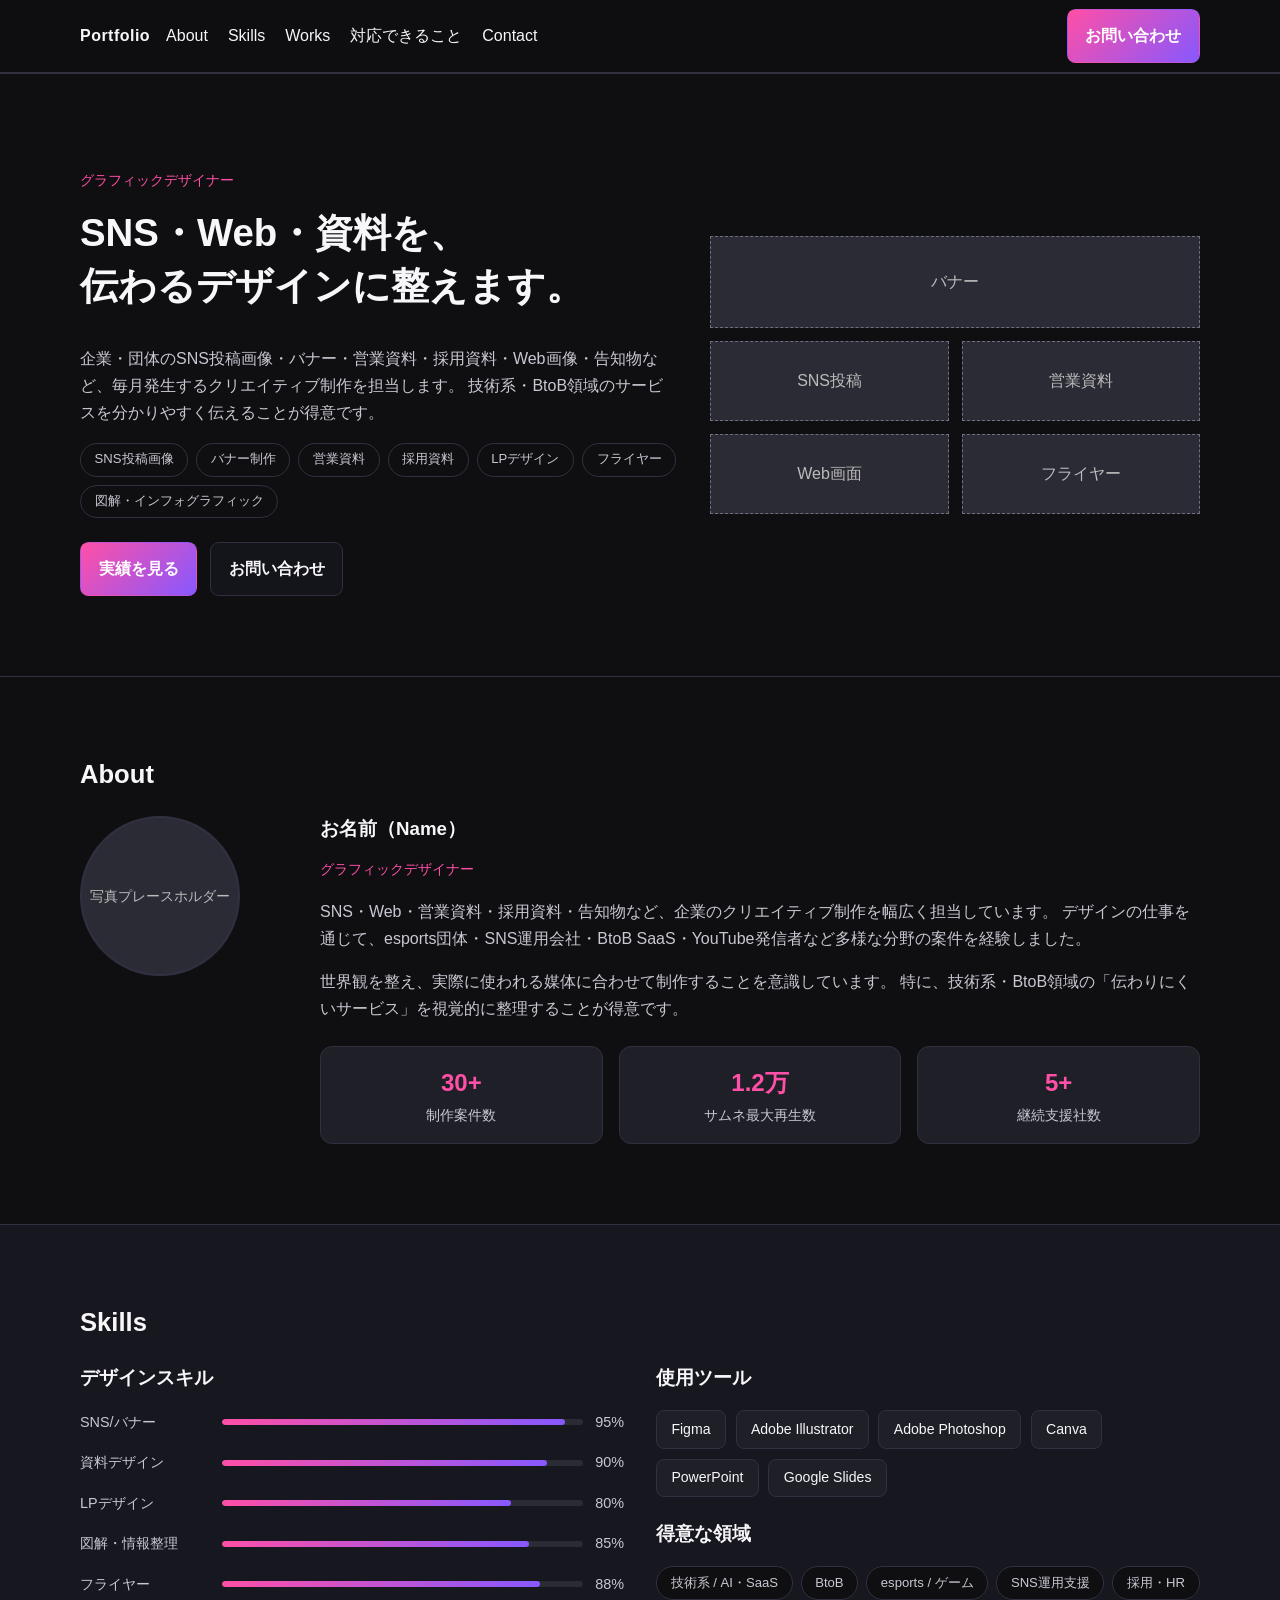
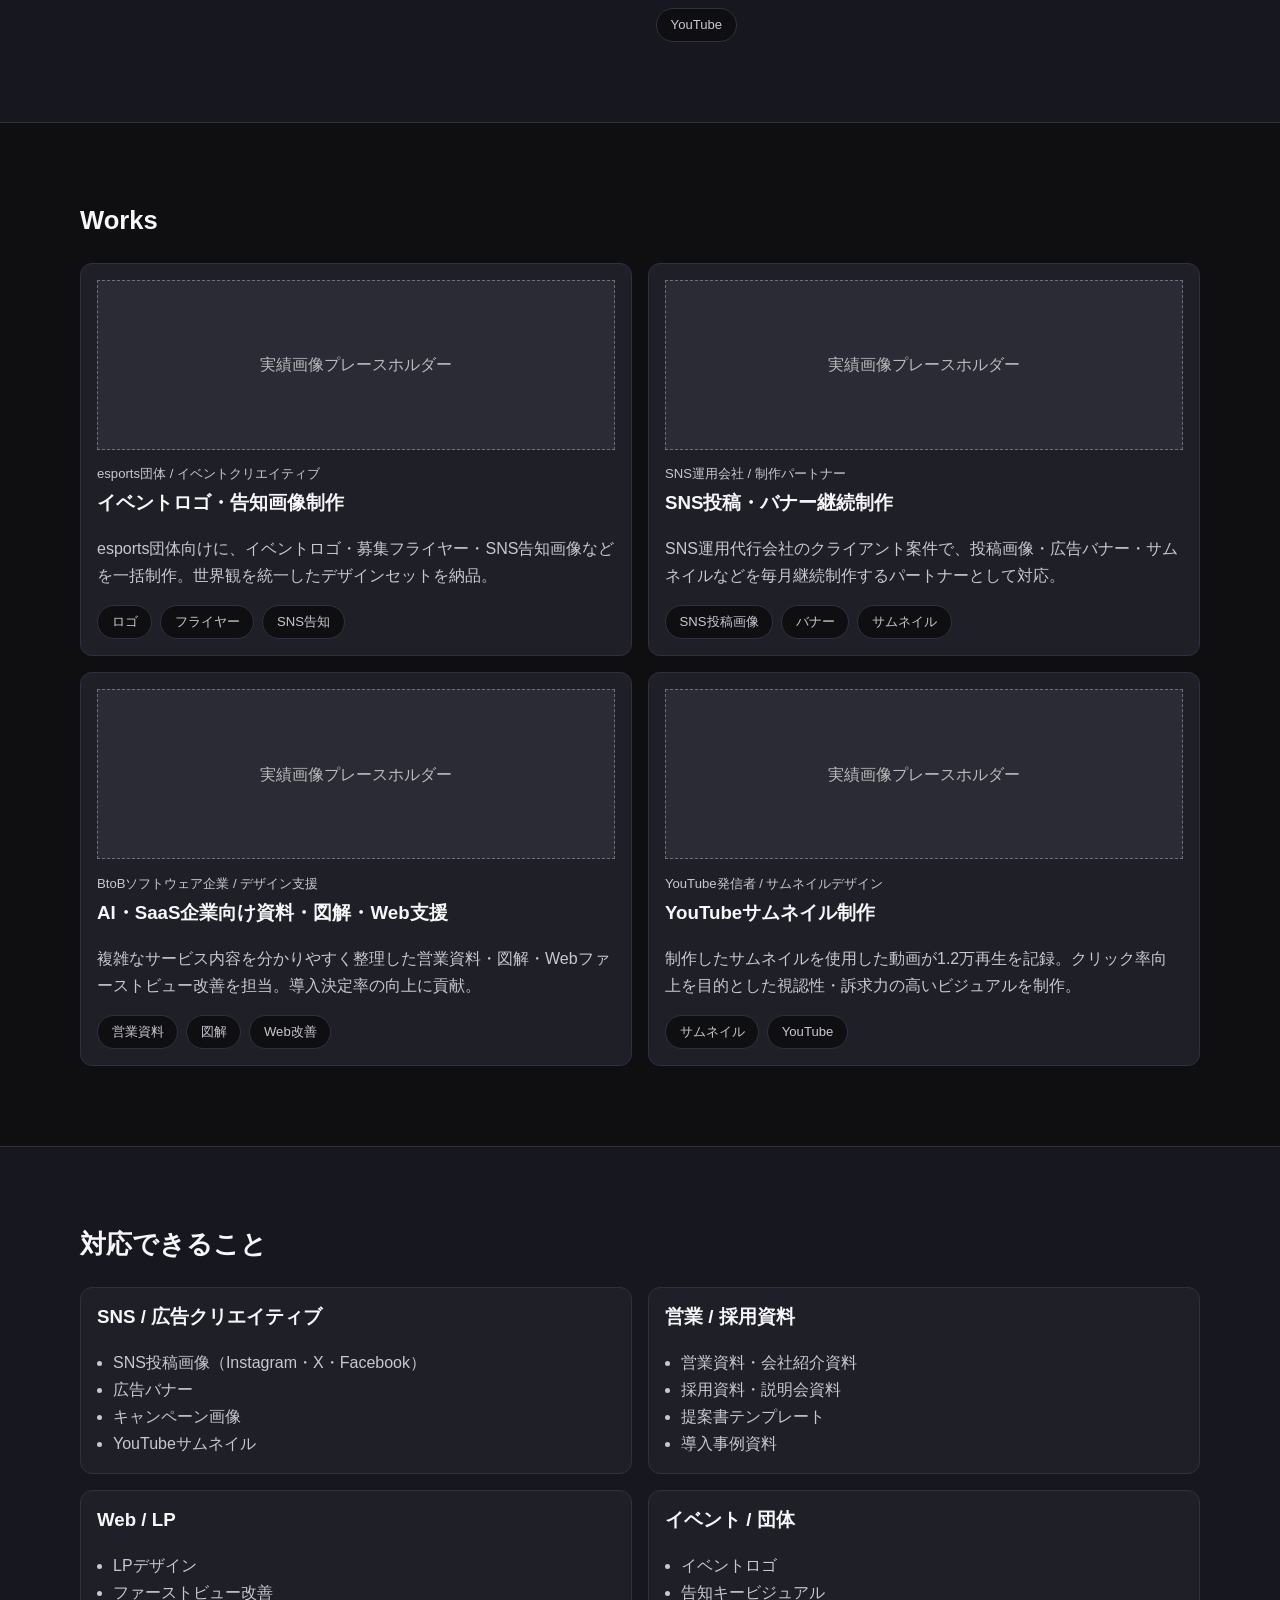
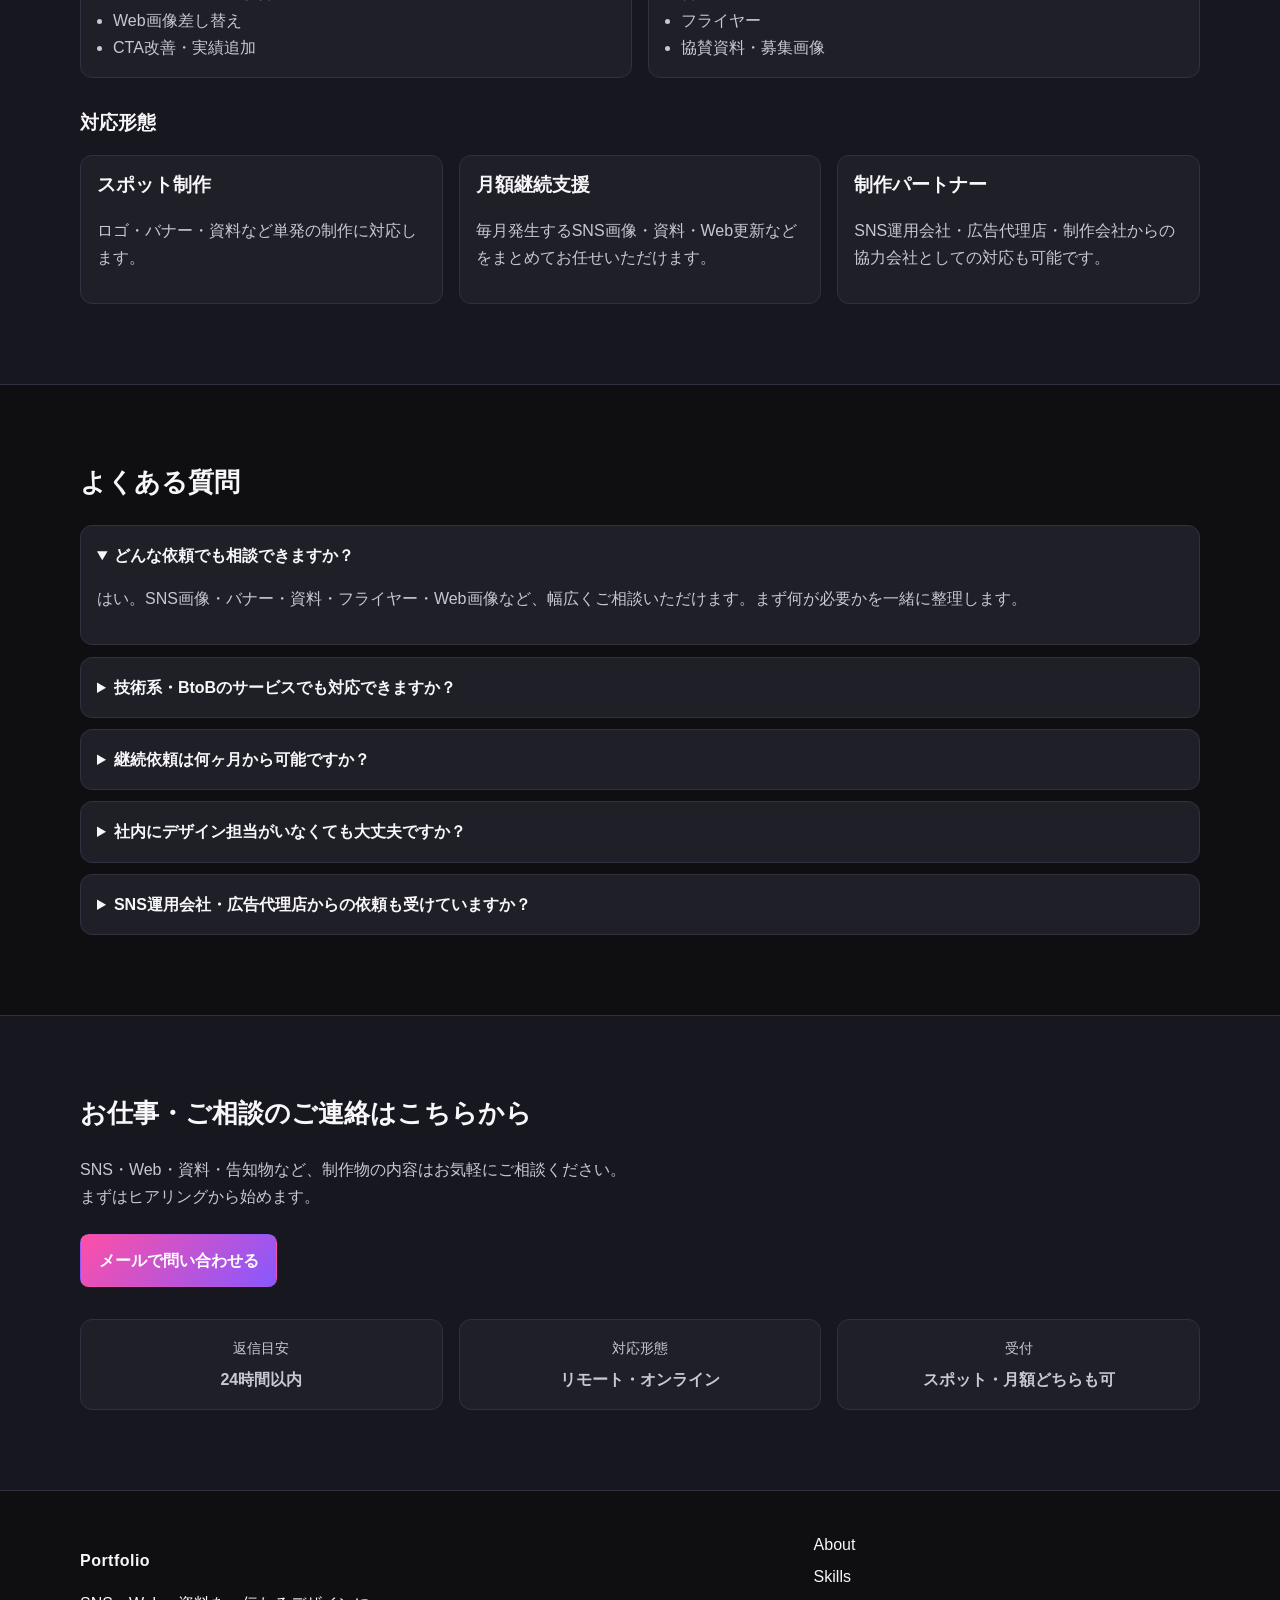
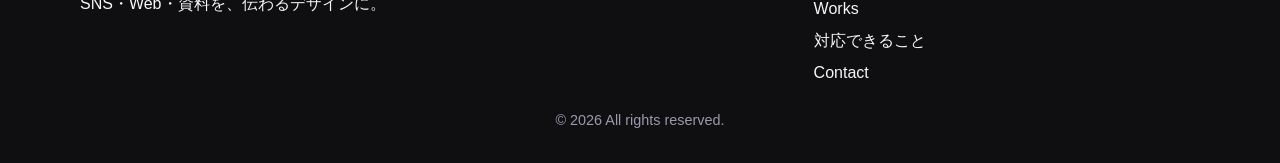
==== portfolio.html @ c85c7b82 "Add personal portfolio page for corporate outreach Same design system as index.html; covers About, S" ====
<!DOCTYPE html>
<html lang="ja">
  <head>
    <meta charset="UTF-8" />
    <meta name="viewport" content="width=device-width, initial-scale=1.0" />
    <title>Portfolio | グラフィックデザイナー</title>
    <meta
      name="description"
      content="SNS・Web・営業資料・採用資料・告知物など、企業のクリエイティブ制作を支援するデザイナーのポートフォリオです。"
    />
    <link rel="stylesheet" href="styles.css" />
    <style>
      .profile-grid { display: grid; grid-template-columns: 200px 1fr; gap: 2.5rem; align-items: start; }
      .avatar { width: 160px; height: 160px; border-radius: 50%; background: var(--placeholder); border: 2px solid var(--line); display: grid; place-items: center; color: #bbb; font-size: .85rem; }
      .tag-list { display: flex; flex-wrap: wrap; gap: .5rem; margin-top: .8rem; }
      .tag { background: var(--bg); border: 1px solid var(--line); border-radius: 2rem; padding: .3rem .85rem; font-size: .82rem; color: var(--muted); }
      .skill-bar-wrap { display: grid; gap: 1rem; }
      .skill-row { display: grid; grid-template-columns: 130px 1fr auto; align-items: center; gap: .75rem; font-size: .9rem; color: var(--muted); }
      .bar-bg { height: 6px; background: var(--placeholder); border-radius: 3px; overflow: hidden; }
      .bar-fill { height: 100%; border-radius: 3px; background: linear-gradient(90deg, var(--accent), var(--accent-sub)); }
      .tool-grid { display: flex; flex-wrap: wrap; gap: .6rem; margin-top: 1.2rem; }
      .tool-chip { background: var(--card); border: 1px solid var(--line); border-radius: .5rem; padding: .4rem .9rem; font-size: .88rem; }
      .work-meta { font-size: .82rem; color: #9a9aab; margin-bottom: .3rem; }
      @media (max-width: 760px) {
        .profile-grid { grid-template-columns: 1fr; }
        .skill-row { grid-template-columns: 110px 1fr auto; font-size: .85rem; }
      }
      @media (max-width: 480px) {
        .avatar { width: 120px; height: 120px; }
      }
    </style>
  </head>
  <body>
    <!-- Header -->
    <header class="site-header" id="top">
      <div class="container header-inner">
        <a href="#top" class="logo" aria-label="トップへ">Portfolio</a>

        <button class="menu-toggle" aria-controls="global-nav" aria-expanded="false" aria-label="メニューを開く">
          <span></span><span></span><span></span>
        </button>

        <nav id="global-nav" class="global-nav" aria-label="グローバルナビゲーション">
          <ul>
            <li><a href="#about">About</a></li>
            <li><a href="#skills">Skills</a></li>
            <li><a href="#works">Works</a></li>
            <li><a href="#service">対応できること</a></li>
            <li><a href="#contact">Contact</a></li>
          </ul>
        </nav>

        <a class="btn btn-primary btn-header" href="#contact">お問い合わせ</a>
      </div>
    </header>

    <main>
      <!-- Hero -->
      <section class="section hero" aria-labelledby="hero-title">
        <div class="container hero-grid">
          <div>
            <p class="eyebrow">グラフィックデザイナー</p>
            <h1 id="hero-title">SNS・Web・資料を、<br />伝わるデザインに整えます。</h1>
            <p class="lead">
              企業・団体のSNS投稿画像・バナー・営業資料・採用資料・Web画像・告知物など、毎月発生するクリエイティブ制作を担当します。
              技術系・BtoB領域のサービスを分かりやすく伝えることが得意です。
            </p>
            <div class="tag-list">
              <span class="tag">SNS投稿画像</span>
              <span class="tag">バナー制作</span>
              <span class="tag">営業資料</span>
              <span class="tag">採用資料</span>
              <span class="tag">LPデザイン</span>
              <span class="tag">フライヤー</span>
              <span class="tag">図解・インフォグラフィック</span>
            </div>
            <div class="cta-group">
              <a class="btn btn-primary" href="#works">実績を見る</a>
              <a class="btn btn-secondary" href="#contact">お問い合わせ</a>
            </div>
          </div>

          <div class="hero-visual" aria-label="制作物のプレースホルダー">
            <div class="placeholder tile">バナー</div>
            <div class="placeholder tile">SNS投稿</div>
            <div class="placeholder tile">営業資料</div>
            <div class="placeholder tile">Web画面</div>
            <div class="placeholder tile">フライヤー</div>
          </div>
        </div>
      </section>

      <!-- About -->
      <section class="section" id="about" aria-labelledby="about-title">
        <div class="container">
          <h2 id="about-title">About</h2>
          <div class="profile-grid">
            <div class="avatar">写真プレースホルダー</div>
            <div>
              <h3 style="margin-bottom:.4rem;">お名前（Name）</h3>
              <p class="eyebrow" style="margin-bottom:1rem;">グラフィックデザイナー</p>
              <p style="color:var(--muted);">
                SNS・Web・営業資料・採用資料・告知物など、企業のクリエイティブ制作を幅広く担当しています。
                デザインの仕事を通じて、esports団体・SNS運用会社・BtoB SaaS・YouTube発信者など多様な分野の案件を経験しました。
              </p>
              <p style="color:var(--muted);">
                世界観を整え、実際に使われる媒体に合わせて制作することを意識しています。
                特に、技術系・BtoB領域の「伝わりにくいサービス」を視覚的に整理することが得意です。
              </p>
              <div class="grid cols-3" style="margin-top:1.5rem;">
                <div class="card" style="text-align:center;">
                  <p style="color:var(--accent);font-size:1.5rem;font-weight:700;margin:0;">30+</p>
                  <p style="margin:0;font-size:.85rem;">制作案件数</p>
                </div>
                <div class="card" style="text-align:center;">
                  <p style="color:var(--accent);font-size:1.5rem;font-weight:700;margin:0;">1.2万</p>
                  <p style="margin:0;font-size:.85rem;">サムネ最大再生数</p>
                </div>
                <div class="card" style="text-align:center;">
                  <p style="color:var(--accent);font-size:1.5rem;font-weight:700;margin:0;">5+</p>
                  <p style="margin:0;font-size:.85rem;">継続支援社数</p>
                </div>
              </div>
            </div>
          </div>
        </div>
      </section>

      <!-- Skills -->
      <section class="section section-alt" id="skills" aria-labelledby="skills-title">
        <div class="container">
          <h2 id="skills-title">Skills</h2>
          <div class="grid cols-2" style="gap:2rem;">
            <div>
              <h3>デザインスキル</h3>
              <div class="skill-bar-wrap">
                <div class="skill-row">
                  <span>SNS/バナー</span>
                  <div class="bar-bg"><div class="bar-fill" style="width:95%;"></div></div>
                  <span>95%</span>
                </div>
                <div class="skill-row">
                  <span>資料デザイン</span>
                  <div class="bar-bg"><div class="bar-fill" style="width:90%;"></div></div>
                  <span>90%</span>
                </div>
                <div class="skill-row">
                  <span>LPデザイン</span>
                  <div class="bar-bg"><div class="bar-fill" style="width:80%;"></div></div>
                  <span>80%</span>
                </div>
                <div class="skill-row">
                  <span>図解・情報整理</span>
                  <div class="bar-bg"><div class="bar-fill" style="width:85%;"></div></div>
                  <span>85%</span>
                </div>
                <div class="skill-row">
                  <span>フライヤー</span>
                  <div class="bar-bg"><div class="bar-fill" style="width:88%;"></div></div>
                  <span>88%</span>
                </div>
              </div>
            </div>
            <div>
              <h3>使用ツール</h3>
              <div class="tool-grid">
                <span class="tool-chip">Figma</span>
                <span class="tool-chip">Adobe Illustrator</span>
                <span class="tool-chip">Adobe Photoshop</span>
                <span class="tool-chip">Canva</span>
                <span class="tool-chip">PowerPoint</span>
                <span class="tool-chip">Google Slides</span>
              </div>
              <div style="margin-top:1.5rem;">
                <h3>得意な領域</h3>
                <div class="tag-list">
                  <span class="tag">技術系 / AI・SaaS</span>
                  <span class="tag">BtoB</span>
                  <span class="tag">esports / ゲーム</span>
                  <span class="tag">SNS運用支援</span>
                  <span class="tag">採用・HR</span>
                  <span class="tag">YouTube</span>
                </div>
              </div>
            </div>
          </div>
        </div>
      </section>

      <!-- Works -->
      <section class="section" id="works" aria-labelledby="works-title">
        <div class="container">
          <h2 id="works-title">Works</h2>
          <div class="grid cols-2">
            <article class="card work-card">
              <div class="placeholder media">実績画像プレースホルダー</div>
              <p class="work-meta">esports団体 / イベントクリエイティブ</p>
              <h3>イベントロゴ・告知画像制作</h3>
              <p>esports団体向けに、イベントロゴ・募集フライヤー・SNS告知画像などを一括制作。世界観を統一したデザインセットを納品。</p>
              <div class="tag-list">
                <span class="tag">ロゴ</span>
                <span class="tag">フライヤー</span>
                <span class="tag">SNS告知</span>
              </div>
            </article>
            <article class="card work-card">
              <div class="placeholder media">実績画像プレースホルダー</div>
              <p class="work-meta">SNS運用会社 / 制作パートナー</p>
              <h3>SNS投稿・バナー継続制作</h3>
              <p>SNS運用代行会社のクライアント案件で、投稿画像・広告バナー・サムネイルなどを毎月継続制作するパートナーとして対応。</p>
              <div class="tag-list">
                <span class="tag">SNS投稿画像</span>
                <span class="tag">バナー</span>
                <span class="tag">サムネイル</span>
              </div>
            </article>
            <article class="card work-card">
              <div class="placeholder media">実績画像プレースホルダー</div>
              <p class="work-meta">BtoBソフトウェア企業 / デザイン支援</p>
              <h3>AI・SaaS企業向け資料・図解・Web支援</h3>
              <p>複雑なサービス内容を分かりやすく整理した営業資料・図解・Webファーストビュー改善を担当。導入決定率の向上に貢献。</p>
              <div class="tag-list">
                <span class="tag">営業資料</span>
                <span class="tag">図解</span>
                <span class="tag">Web改善</span>
              </div>
            </article>
            <article class="card work-card">
              <div class="placeholder media">実績画像プレースホルダー</div>
              <p class="work-meta">YouTube発信者 / サムネイルデザイン</p>
              <h3>YouTubeサムネイル制作</h3>
              <p>制作したサムネイルを使用した動画が1.2万再生を記録。クリック率向上を目的とした視認性・訴求力の高いビジュアルを制作。</p>
              <div class="tag-list">
                <span class="tag">サムネイル</span>
                <span class="tag">YouTube</span>
              </div>
            </article>
          </div>
        </div>
      </section>

      <!-- Service / 対応できること -->
      <section class="section section-alt" id="service" aria-labelledby="service-title">
        <div class="container">
          <h2 id="service-title">対応できること</h2>
          <div class="grid cols-2">
            <article class="card">
              <h3>SNS / 広告クリエイティブ</h3>
              <ul>
                <li>SNS投稿画像（Instagram・X・Facebook）</li>
                <li>広告バナー</li>
                <li>キャンペーン画像</li>
                <li>YouTubeサムネイル</li>
              </ul>
            </article>
            <article class="card">
              <h3>営業 / 採用資料</h3>
              <ul>
                <li>営業資料・会社紹介資料</li>
                <li>採用資料・説明会資料</li>
                <li>提案書テンプレート</li>
                <li>導入事例資料</li>
              </ul>
            </article>
            <article class="card">
              <h3>Web / LP</h3>
              <ul>
                <li>LPデザイン</li>
                <li>ファーストビュー改善</li>
                <li>Web画像差し替え</li>
                <li>CTA改善・実績追加</li>
              </ul>
            </article>
            <article class="card">
              <h3>イベント / 団体</h3>
              <ul>
                <li>イベントロゴ</li>
                <li>告知キービジュアル</li>
                <li>フライヤー</li>
                <li>協賛資料・募集画像</li>
              </ul>
            </article>
          </div>

          <div style="margin-top:2rem;">
            <h3>対応形態</h3>
            <div class="grid cols-3" style="margin-top:.8rem;">
              <article class="card">
                <h3>スポット制作</h3>
                <p>ロゴ・バナー・資料など単発の制作に対応します。</p>
              </article>
              <article class="card">
                <h3>月額継続支援</h3>
                <p>毎月発生するSNS画像・資料・Web更新などをまとめてお任せいただけます。</p>
              </article>
              <article class="card">
                <h3>制作パートナー</h3>
                <p>SNS運用会社・広告代理店・制作会社からの協力会社としての対応も可能です。</p>
              </article>
            </div>
          </div>
        </div>
      </section>

      <!-- FAQ -->
      <section class="section" aria-labelledby="faq-title">
        <div class="container">
          <h2 id="faq-title">よくある質問</h2>
          <div class="faq-list">
            <details class="card" open><summary>どんな依頼でも相談できますか？</summary><p>はい。SNS画像・バナー・資料・フライヤー・Web画像など、幅広くご相談いただけます。まず何が必要かを一緒に整理します。</p></details>
            <details class="card"><summary>技術系・BtoBのサービスでも対応できますか？</summary><p>はい。AI・ソフトウェア・業務改善サービスなど、伝わりにくいサービスの整理・図解化が得意です。</p></details>
            <details class="card"><summary>継続依頼は何ヶ月から可能ですか？</summary><p>まず1ヶ月から相談可能です。継続前提の場合は3ヶ月単位を推奨します。</p></details>
            <details class="card"><summary>社内にデザイン担当がいなくても大丈夫ですか？</summary><p>はい。目的の確認や必要な制作物の整理からサポートします。</p></details>
            <details class="card"><summary>SNS運用会社・広告代理店からの依頼も受けていますか？</summary><p>はい。クライアント案件の制作パートナーとしても対応可能です。守秘義務にも対応します。</p></details>
          </div>
        </div>
      </section>

      <!-- Contact -->
      <section class="section contact-cta section-alt" id="contact" aria-labelledby="contact-title">
        <div class="container">
          <h2 id="contact-title">お仕事・ご相談のご連絡はこちらから</h2>
          <p class="section-text">
            SNS・Web・資料・告知物など、制作物の内容はお気軽にご相談ください。<br />
            まずはヒアリングから始めます。
          </p>
          <div class="cta-group">
            <a class="btn btn-primary" id="mail-link-portfolio" href="#contact">メールで問い合わせる</a>
          </div>
          <div class="grid cols-3" style="margin-top:2rem;">
            <article class="card" style="text-align:center;">
              <p style="margin:0;font-size:.9rem;color:var(--muted);">返信目安</p>
              <p style="margin:.3rem 0 0;font-weight:600;">24時間以内</p>
            </article>
            <article class="card" style="text-align:center;">
              <p style="margin:0;font-size:.9rem;color:var(--muted);">対応形態</p>
              <p style="margin:.3rem 0 0;font-weight:600;">リモート・オンライン</p>
            </article>
            <article class="card" style="text-align:center;">
              <p style="margin:0;font-size:.9rem;color:var(--muted);">受付</p>
              <p style="margin:.3rem 0 0;font-weight:600;">スポット・月額どちらも可</p>
            </article>
          </div>
        </div>
      </section>
    </main>

    <footer class="site-footer">
      <div class="container footer-grid">
        <div>
          <p class="logo">Portfolio</p>
          <p>SNS・Web・資料を、伝わるデザインに。</p>
        </div>
        <nav aria-label="フッターナビゲーション">
          <ul>
            <li><a href="#about">About</a></li>
            <li><a href="#skills">Skills</a></li>
            <li><a href="#works">Works</a></li>
            <li><a href="#service">対応できること</a></li>
            <li><a href="#contact">Contact</a></li>
          </ul>
        </nav>
      </div>
      <p class="copyright">© 2026 All rights reserved.</p>
    </footer>

    <script src="script.js"></script>
    <script>
      const portfolioMailLink = document.getElementById('mail-link-portfolio');
      if (portfolioMailLink) {
        const u = 'seiyo.kentstyle';
        const d = 'gmail.com';
        portfolioMailLink.href = 'mailto:' + u + '@' + d;
      }
    </script>
  </body>
</html>
---- styles.css ----
:root {
  --bg: #0f0f12;
  --bg-alt: #17171f;
  --text: #f7f7fa;
  --muted: #c8c8d2;
  --line: #303041;
  --accent: #ff4fa6;
  --accent-sub: #8758ff;
  --placeholder: #2b2b36;
  --card: #1f1f28;
}

* { box-sizing: border-box; }
html { -webkit-text-size-adjust: 100%; }
body {
  margin: 0;
  font-family: "Noto Sans JP", "Hiragino Kaku Gothic ProN", sans-serif;
  background: var(--bg);
  color: var(--text);
  line-height: 1.7;
  overflow-x: hidden;
}
img { max-width: 100%; height: auto; }
a { color: inherit; text-decoration: none; }
.container { width: min(1120px, 92%); margin: 0 auto; }
.section { padding: 5rem 0; border-top: 1px solid var(--line); }
.section-alt { background: var(--bg-alt); }
h1, h2, h3 { line-height: 1.4; margin-top: 0; overflow-wrap: break-word; }
h1 { font-size: clamp(1.6rem, 5vw, 2.4rem); }
h2 { margin-bottom: 1.5rem; font-size: clamp(1.5rem, 2vw, 2rem); }
.section-text, .lead { color: var(--muted); max-width: 70ch; }

.site-header { position: sticky; top: 0; background: rgba(15,15,18,.95); border-bottom: 1px solid var(--line); z-index: 20; }
.header-inner { display: flex; align-items: center; gap: 1rem; min-height: 72px; }
.logo { font-weight: 700; letter-spacing: .03em; }
.global-nav ul { display: flex; list-style: none; gap: 1.25rem; margin: 0; padding: 0; }
.btn { display: inline-block; padding: .75rem 1.1rem; border: 1px solid transparent; border-radius: .55rem; font-weight: 600; }
.btn-primary { background: linear-gradient(135deg, var(--accent), var(--accent-sub)); color: #fff; }
.btn-secondary { border-color: var(--line); background: #14141b; }
.btn-header { margin-left: auto; }

.hero-grid { display: grid; grid-template-columns: 1.1fr .9fr; gap: 2rem; align-items: center; }
.eyebrow { color: var(--accent); font-size: .9rem; margin-bottom: .8rem; }
.cta-group { display: flex; gap: .8rem; flex-wrap: wrap; margin-top: 1.5rem; }

.hero-visual { display: grid; grid-template-columns: repeat(2,1fr); gap: .8rem; }
.placeholder { border: 1px dashed #6f6f82; background: var(--placeholder); color: #bbb; text-align: center; }
.tile { min-height: 80px; display: grid; place-items: center; }
.tile:first-child { grid-column: 1 / -1; min-height: 92px; }

.grid { display: grid; gap: 1rem; }
.cols-2 { grid-template-columns: repeat(2, 1fr); }
.cols-3 { grid-template-columns: repeat(3, 1fr); }
.card { background: var(--card); border: 1px solid var(--line); border-radius: .75rem; padding: 1rem; }
.card p, .card li { color: var(--muted); }
.card ul { margin: .6rem 0 0; padding-left: 1rem; }
.media { min-height: 170px; display: grid; place-items: center; margin-bottom: .8rem; }
.price { color: var(--accent); font-weight: 700; }
.featured { outline: 2px solid rgba(255,79,166,.5); }
.flow-list { list-style: none; padding: 0; display: grid; grid-template-columns: repeat(4, 1fr); gap: 1rem; }
.faq-list { display: grid; gap: .7rem; }
summary { cursor: pointer; font-weight: 600; }
.site-footer { border-top: 1px solid var(--line); padding: 2.5rem 0 1rem; }
.footer-grid { display: grid; grid-template-columns: 1.3fr .7fr; gap: 1rem; }
.site-footer ul { list-style: none; margin: 0; padding: 0; display: grid; gap: .3rem; }
.copyright { text-align: center; color: #9a9aab; margin-top: 1.4rem; font-size: .9rem; }

.menu-toggle {
  display: none; background: transparent; border: 1px solid var(--line);
  border-radius: .5rem; width: 44px; height: 44px; padding: .5rem;
}
.menu-toggle span { display: block; width: 100%; height: 2px; background: #fff; margin: 5px 0; }

@media (max-width: 960px) {
  .cols-3 { grid-template-columns: repeat(2, 1fr); }
  .flow-list { grid-template-columns: repeat(2, 1fr); }
  .hero-grid { grid-template-columns: 1fr; }
}

@media (max-width: 760px) {
  .section { padding: 3.5rem 0; }
  .cols-2, .cols-3, .flow-list, .footer-grid { grid-template-columns: 1fr; }
  .menu-toggle { display: block; margin-left: auto; }
  .btn-header { display: none; }
  .global-nav {
    position: absolute; top: 72px; left: 0; right: 0;
    background: #13131a; border-bottom: 1px solid var(--line);
    display: none;
  }
  .global-nav ul { flex-direction: column; padding: 1rem 4%; }
  .global-nav.open { display: block; }
}

@media (max-width: 480px) {
  .section { padding: 2.75rem 0; }
  .cta-group { flex-direction: column; align-items: stretch; }
  .cta-group .btn { text-align: center; }
  .hero-visual { grid-template-columns: 1fr; }
  .tile:first-child { min-height: 80px; }
  .media { min-height: 130px; }
  .container { width: 90%; }
  .price { font-size: .95rem; }
}
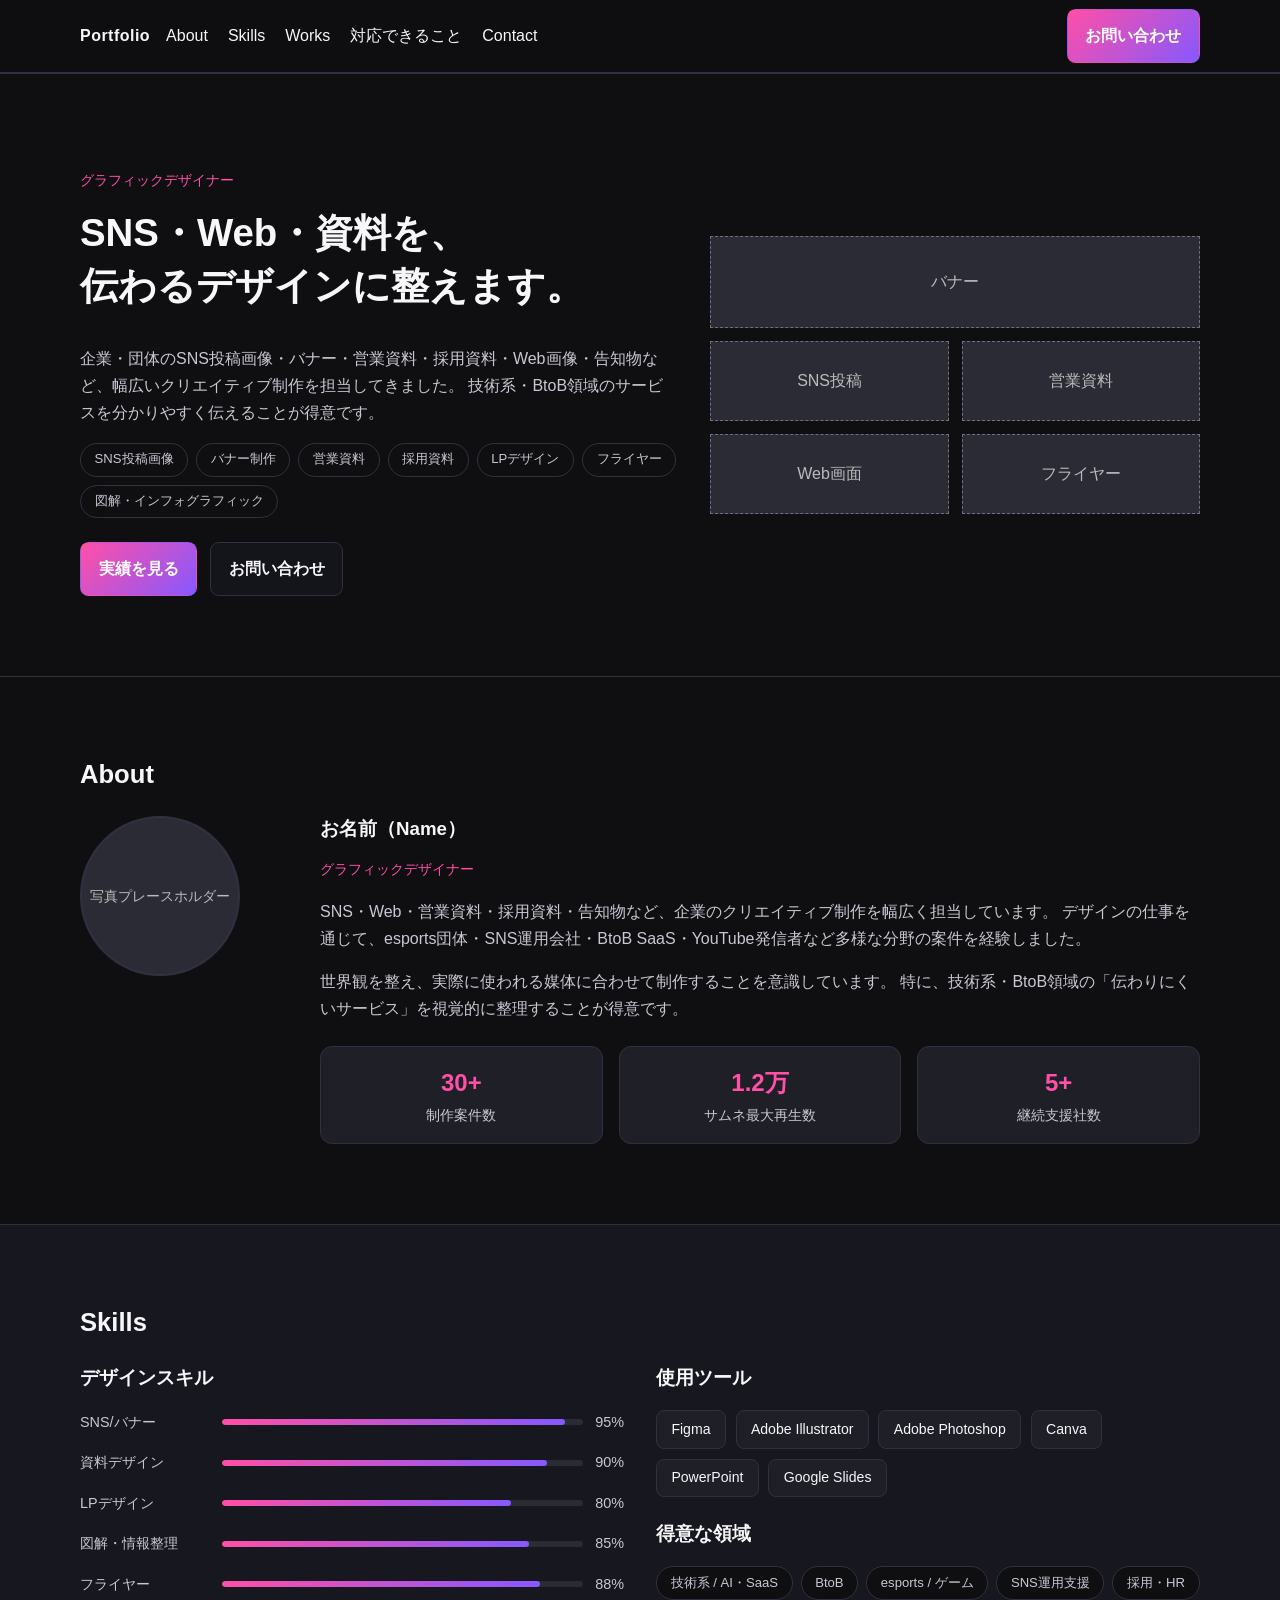
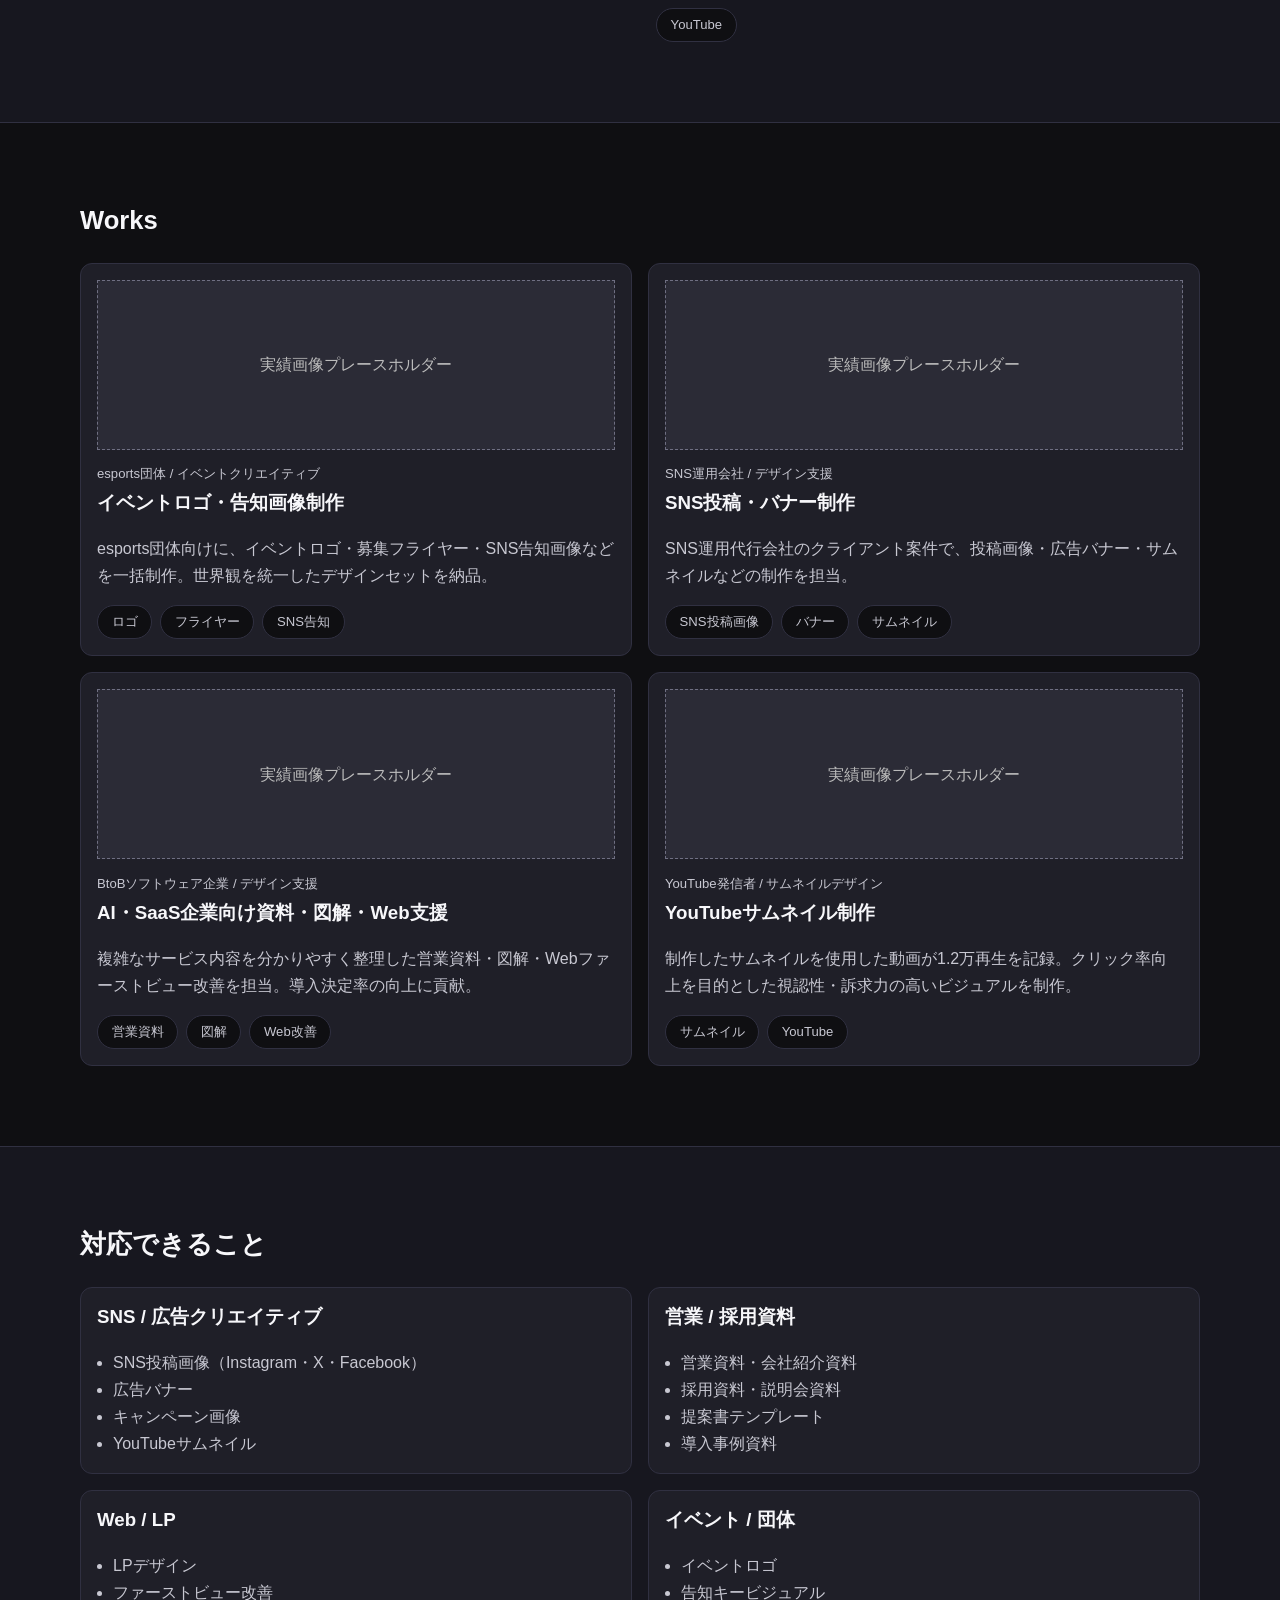
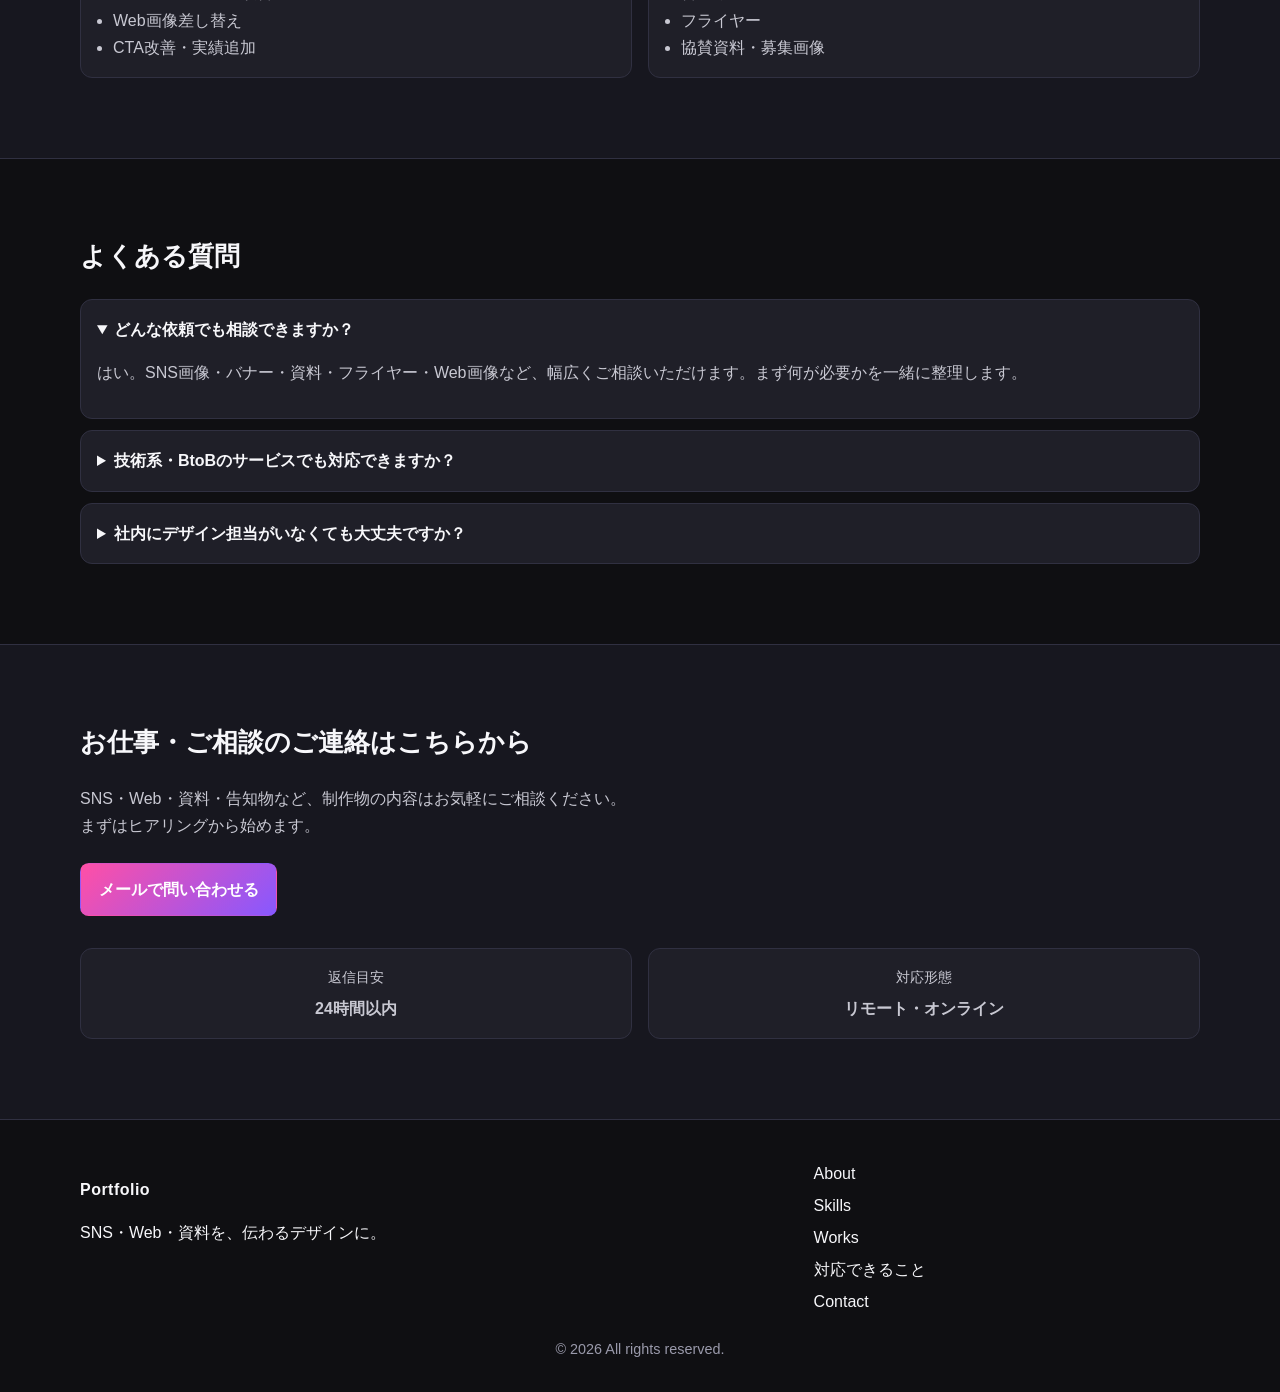
==== commit a2448341: "Remove freelance-oriented content from portfolio for job hunting - Remove monthly plan / production " ====
--- a/portfolio.html
+++ b/portfolio.html
@@ -62,7 +62,7 @@
             <p class="eyebrow">グラフィックデザイナー</p>
             <h1 id="hero-title">SNS・Web・資料を、<br />伝わるデザインに整えます。</h1>
             <p class="lead">
-              企業・団体のSNS投稿画像・バナー・営業資料・採用資料・Web画像・告知物など、毎月発生するクリエイティブ制作を担当します。
+              企業・団体のSNS投稿画像・バナー・営業資料・採用資料・Web画像・告知物など、幅広いクリエイティブ制作を担当してきました。
               技術系・BtoB領域のサービスを分かりやすく伝えることが得意です。
             </p>
             <div class="tag-list">
@@ -205,9 +205,9 @@
             </article>
             <article class="card work-card">
               <div class="placeholder media">実績画像プレースホルダー</div>
-              <p class="work-meta">SNS運用会社 / 制作パートナー</p>
-              <h3>SNS投稿・バナー継続制作</h3>
-              <p>SNS運用代行会社のクライアント案件で、投稿画像・広告バナー・サムネイルなどを毎月継続制作するパートナーとして対応。</p>
+              <p class="work-meta">SNS運用会社 / デザイン支援</p>
+              <h3>SNS投稿・バナー制作</h3>
+              <p>SNS運用代行会社のクライアント案件で、投稿画像・広告バナー・サムネイルなどの制作を担当。</p>
               <div class="tag-list">
                 <span class="tag">SNS投稿画像</span>
                 <span class="tag">バナー</span>
@@ -282,23 +282,6 @@
             </article>
           </div>
 
-          <div style="margin-top:2rem;">
-            <h3>対応形態</h3>
-            <div class="grid cols-3" style="margin-top:.8rem;">
-              <article class="card">
-                <h3>スポット制作</h3>
-                <p>ロゴ・バナー・資料など単発の制作に対応します。</p>
-              </article>
-              <article class="card">
-                <h3>月額継続支援</h3>
-                <p>毎月発生するSNS画像・資料・Web更新などをまとめてお任せいただけます。</p>
-              </article>
-              <article class="card">
-                <h3>制作パートナー</h3>
-                <p>SNS運用会社・広告代理店・制作会社からの協力会社としての対応も可能です。</p>
-              </article>
-            </div>
-          </div>
         </div>
       </section>
 
@@ -309,9 +292,7 @@
           <div class="faq-list">
             <details class="card" open><summary>どんな依頼でも相談できますか？</summary><p>はい。SNS画像・バナー・資料・フライヤー・Web画像など、幅広くご相談いただけます。まず何が必要かを一緒に整理します。</p></details>
             <details class="card"><summary>技術系・BtoBのサービスでも対応できますか？</summary><p>はい。AI・ソフトウェア・業務改善サービスなど、伝わりにくいサービスの整理・図解化が得意です。</p></details>
-            <details class="card"><summary>継続依頼は何ヶ月から可能ですか？</summary><p>まず1ヶ月から相談可能です。継続前提の場合は3ヶ月単位を推奨します。</p></details>
             <details class="card"><summary>社内にデザイン担当がいなくても大丈夫ですか？</summary><p>はい。目的の確認や必要な制作物の整理からサポートします。</p></details>
-            <details class="card"><summary>SNS運用会社・広告代理店からの依頼も受けていますか？</summary><p>はい。クライアント案件の制作パートナーとしても対応可能です。守秘義務にも対応します。</p></details>
           </div>
         </div>
       </section>
@@ -327,7 +308,7 @@
           <div class="cta-group">
             <a class="btn btn-primary" id="mail-link-portfolio" href="#contact">メールで問い合わせる</a>
           </div>
-          <div class="grid cols-3" style="margin-top:2rem;">
+          <div class="grid cols-2" style="margin-top:2rem;">
             <article class="card" style="text-align:center;">
               <p style="margin:0;font-size:.9rem;color:var(--muted);">返信目安</p>
               <p style="margin:.3rem 0 0;font-weight:600;">24時間以内</p>
@@ -335,10 +316,6 @@
             <article class="card" style="text-align:center;">
               <p style="margin:0;font-size:.9rem;color:var(--muted);">対応形態</p>
               <p style="margin:.3rem 0 0;font-weight:600;">リモート・オンライン</p>
-            </article>
-            <article class="card" style="text-align:center;">
-              <p style="margin:0;font-size:.9rem;color:var(--muted);">受付</p>
-              <p style="margin:.3rem 0 0;font-weight:600;">スポット・月額どちらも可</p>
             </article>
           </div>
         </div>
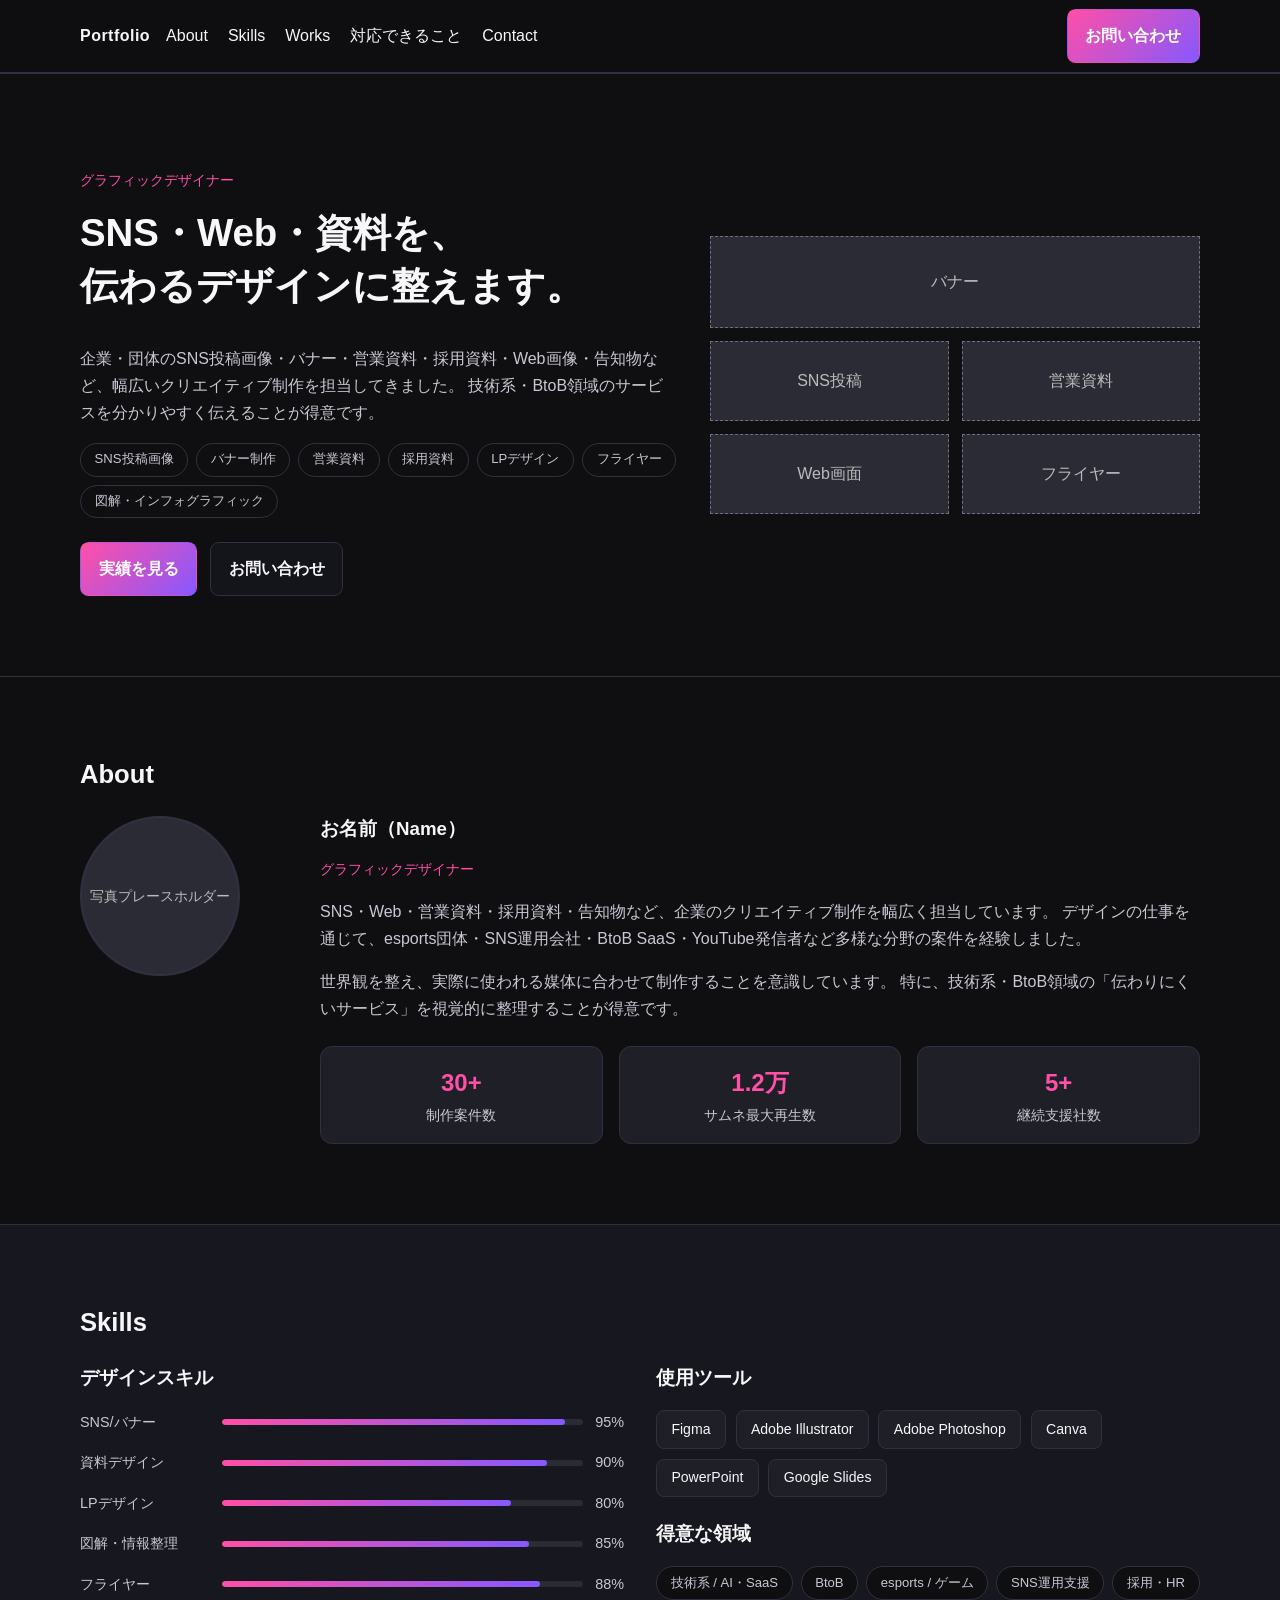
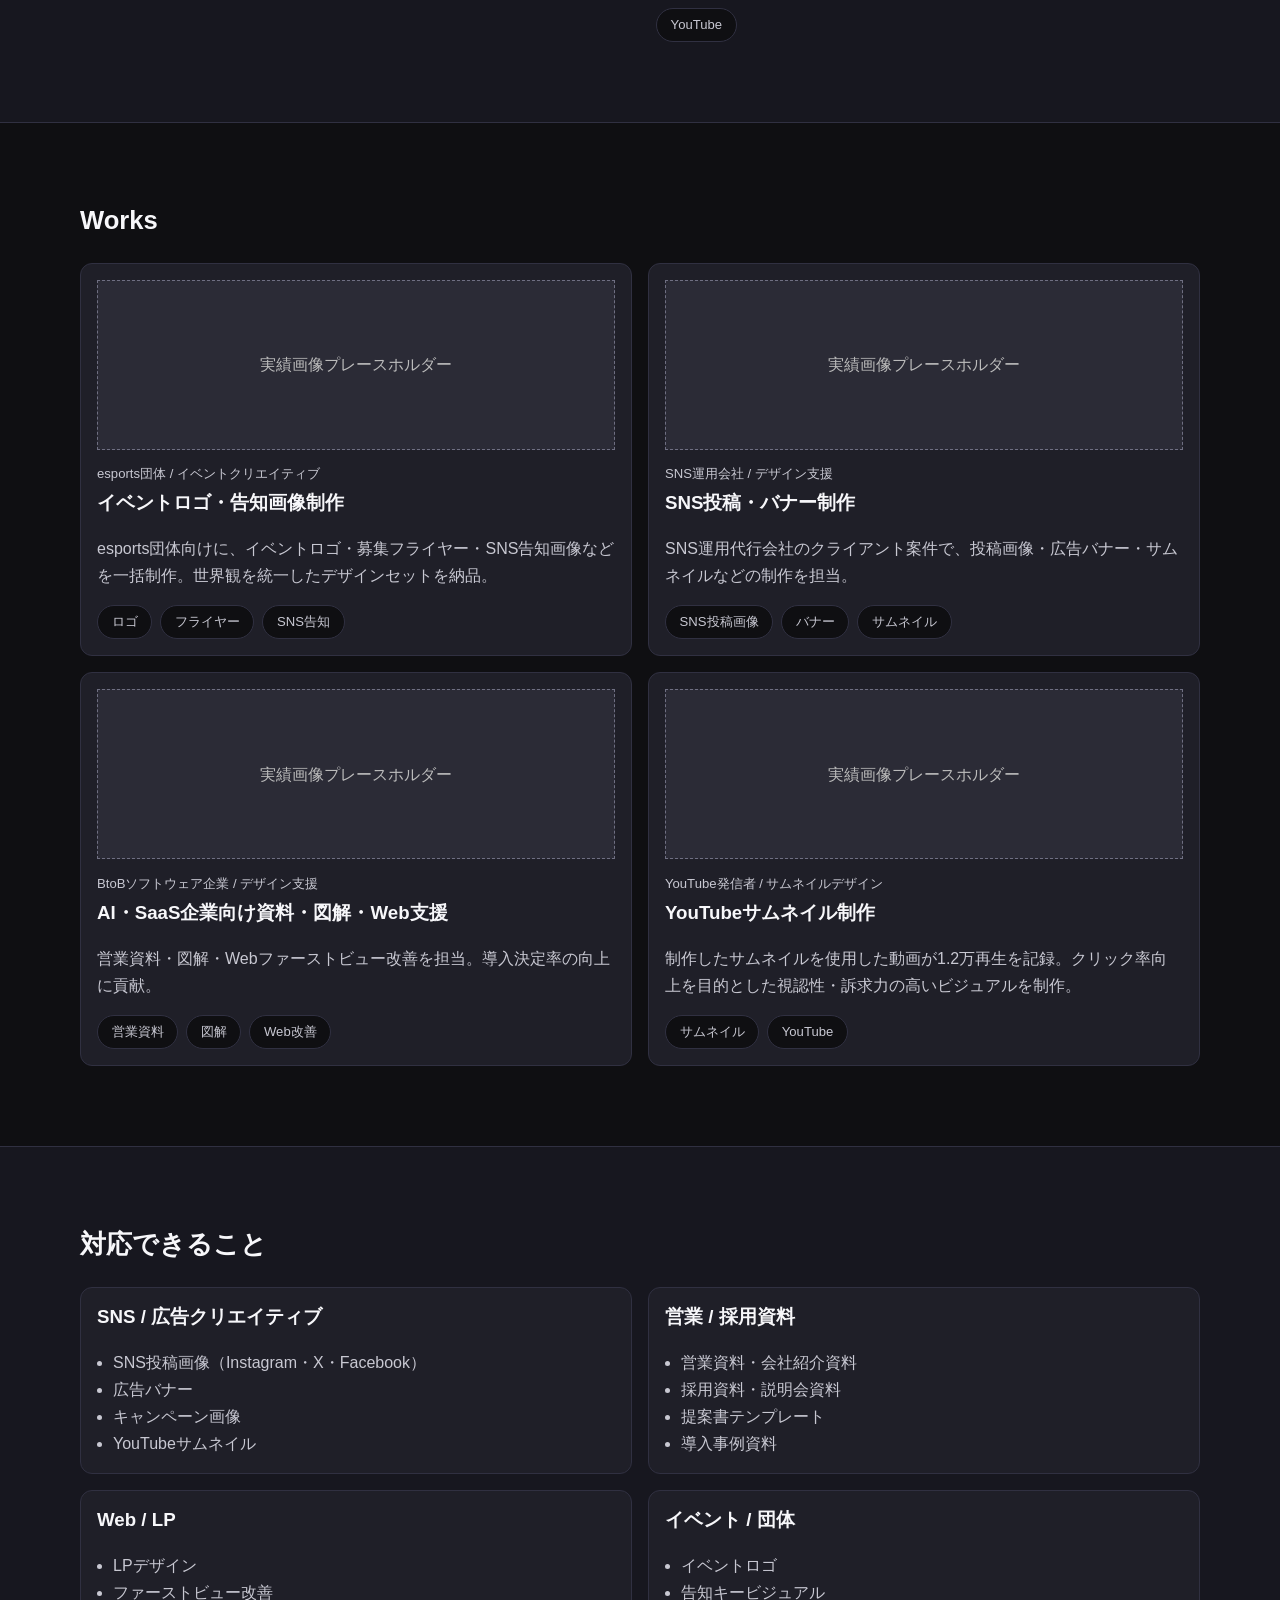
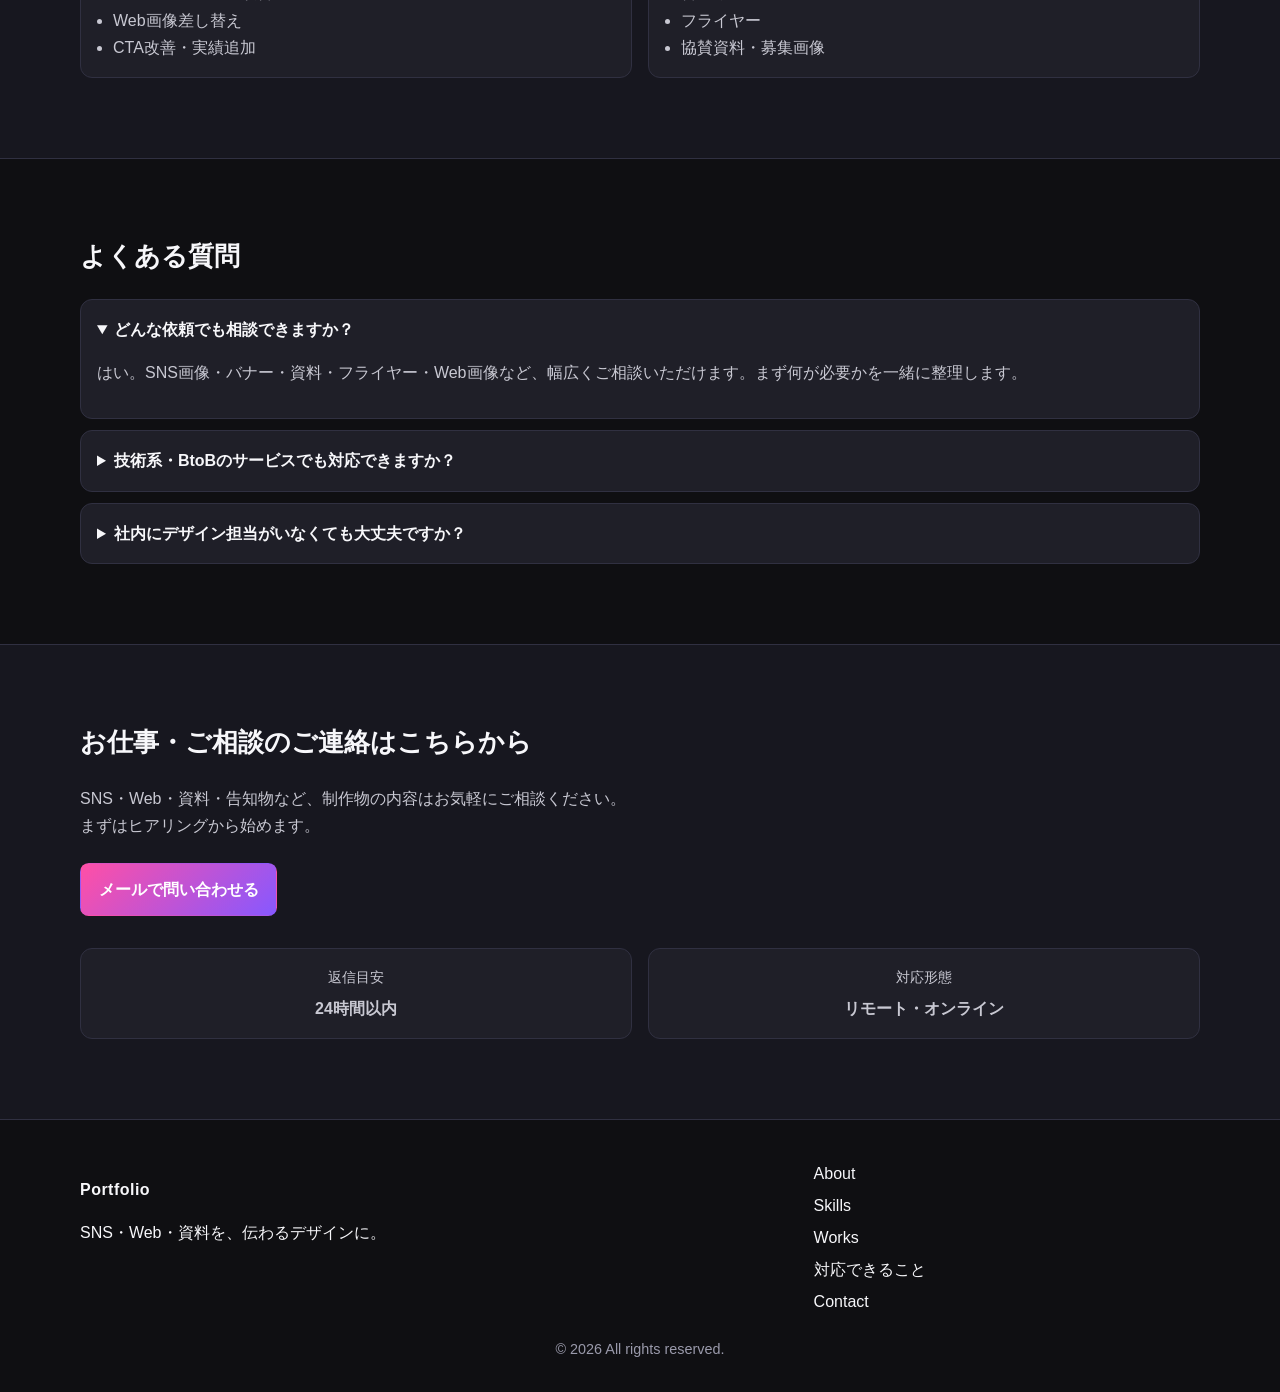
==== commit 2abd8df5: "Remove redundant phrase from BtoB works description Co-Authored-By: Claude Opus 4.8 <noreply@anthrop" ====
--- a/portfolio.html
+++ b/portfolio.html
@@ -218,7 +218,7 @@
               <div class="placeholder media">実績画像プレースホルダー</div>
               <p class="work-meta">BtoBソフトウェア企業 / デザイン支援</p>
               <h3>AI・SaaS企業向け資料・図解・Web支援</h3>
-              <p>複雑なサービス内容を分かりやすく整理した営業資料・図解・Webファーストビュー改善を担当。導入決定率の向上に貢献。</p>
+              <p>営業資料・図解・Webファーストビュー改善を担当。導入決定率の向上に貢献。</p>
               <div class="tag-list">
                 <span class="tag">営業資料</span>
                 <span class="tag">図解</span>
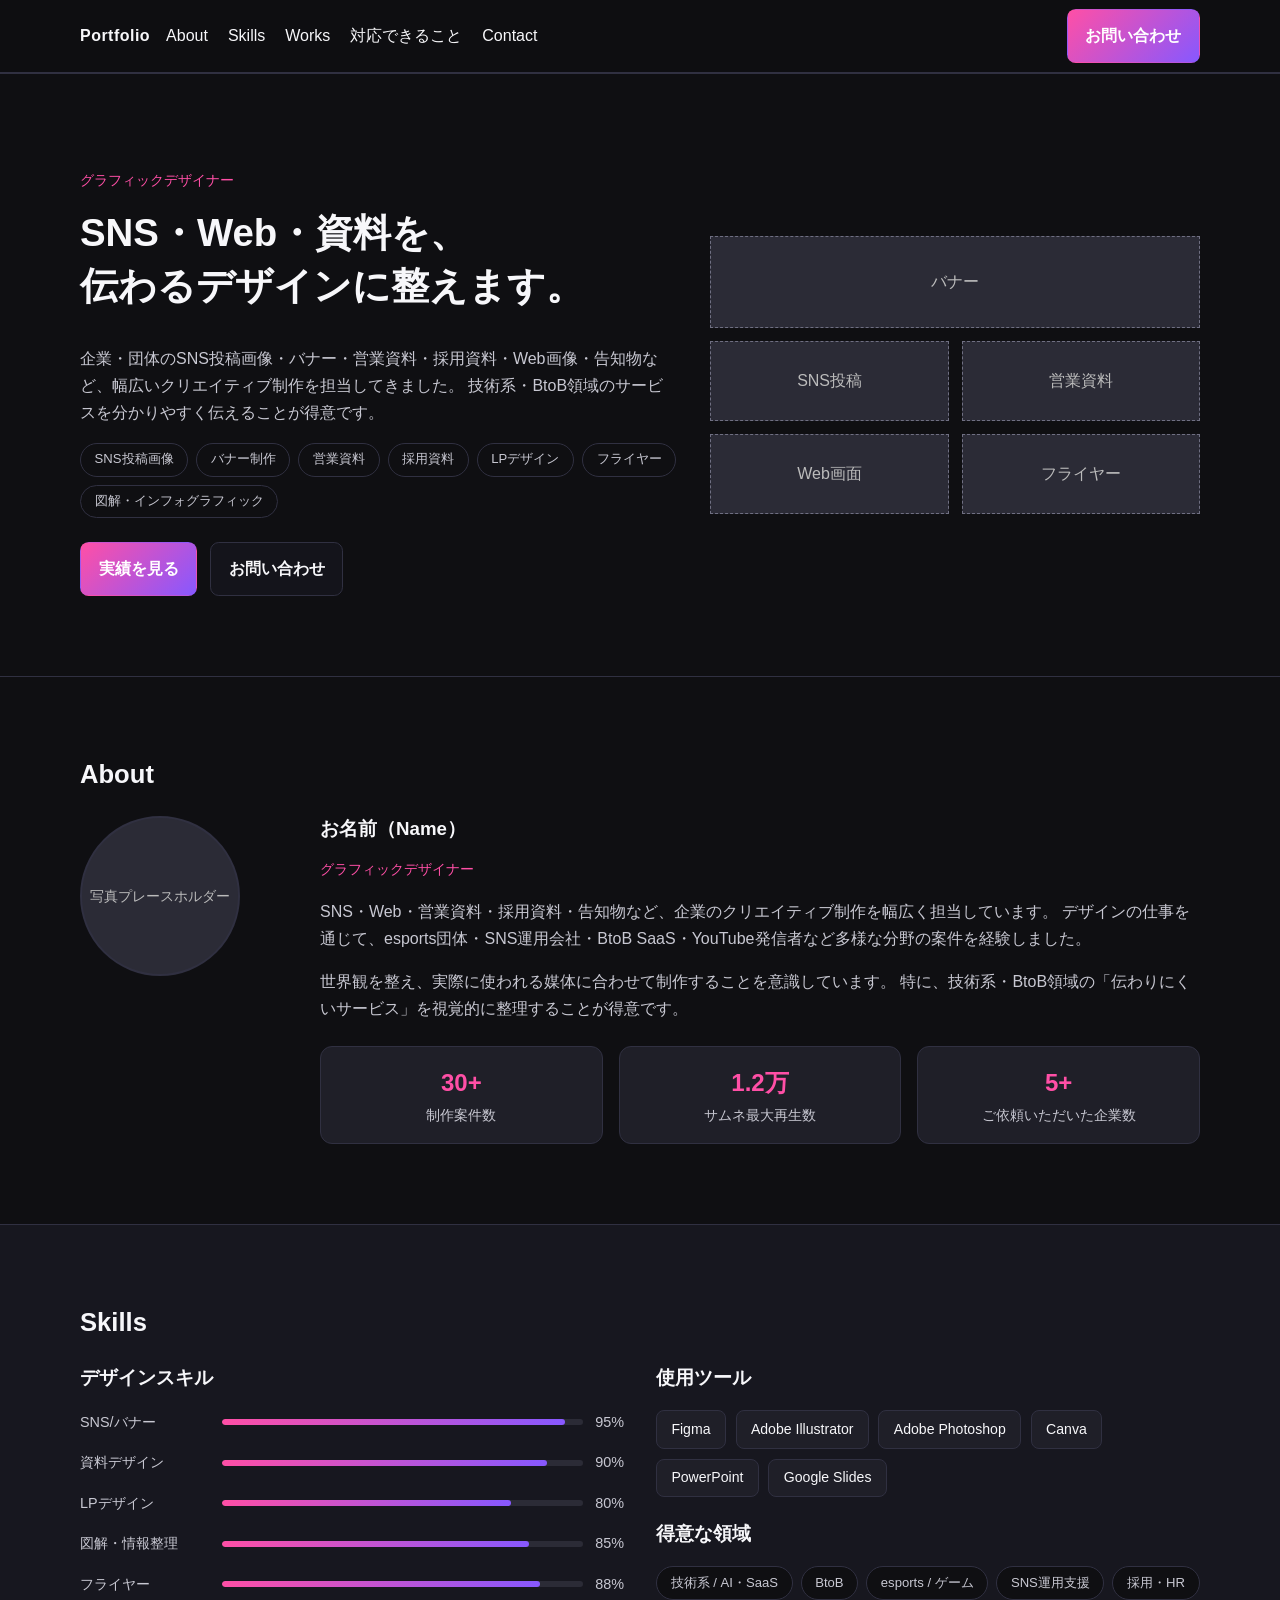
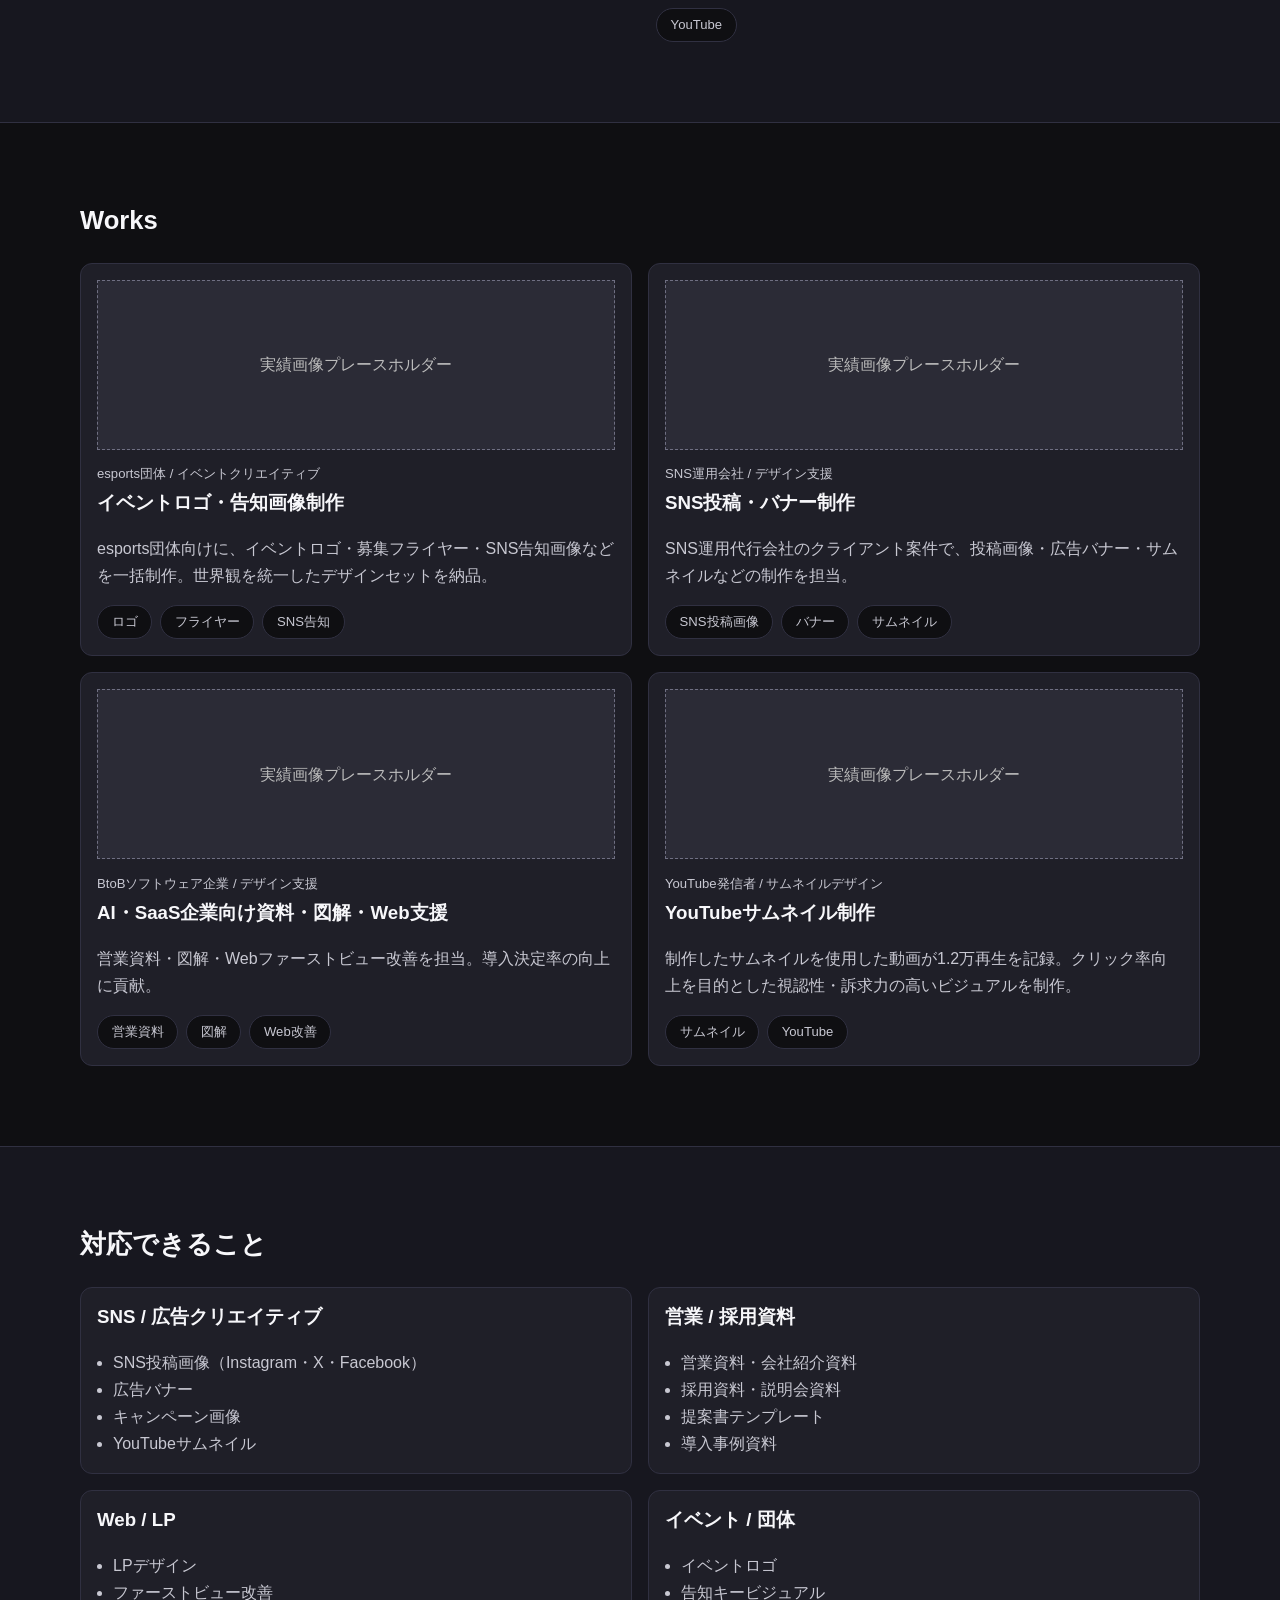
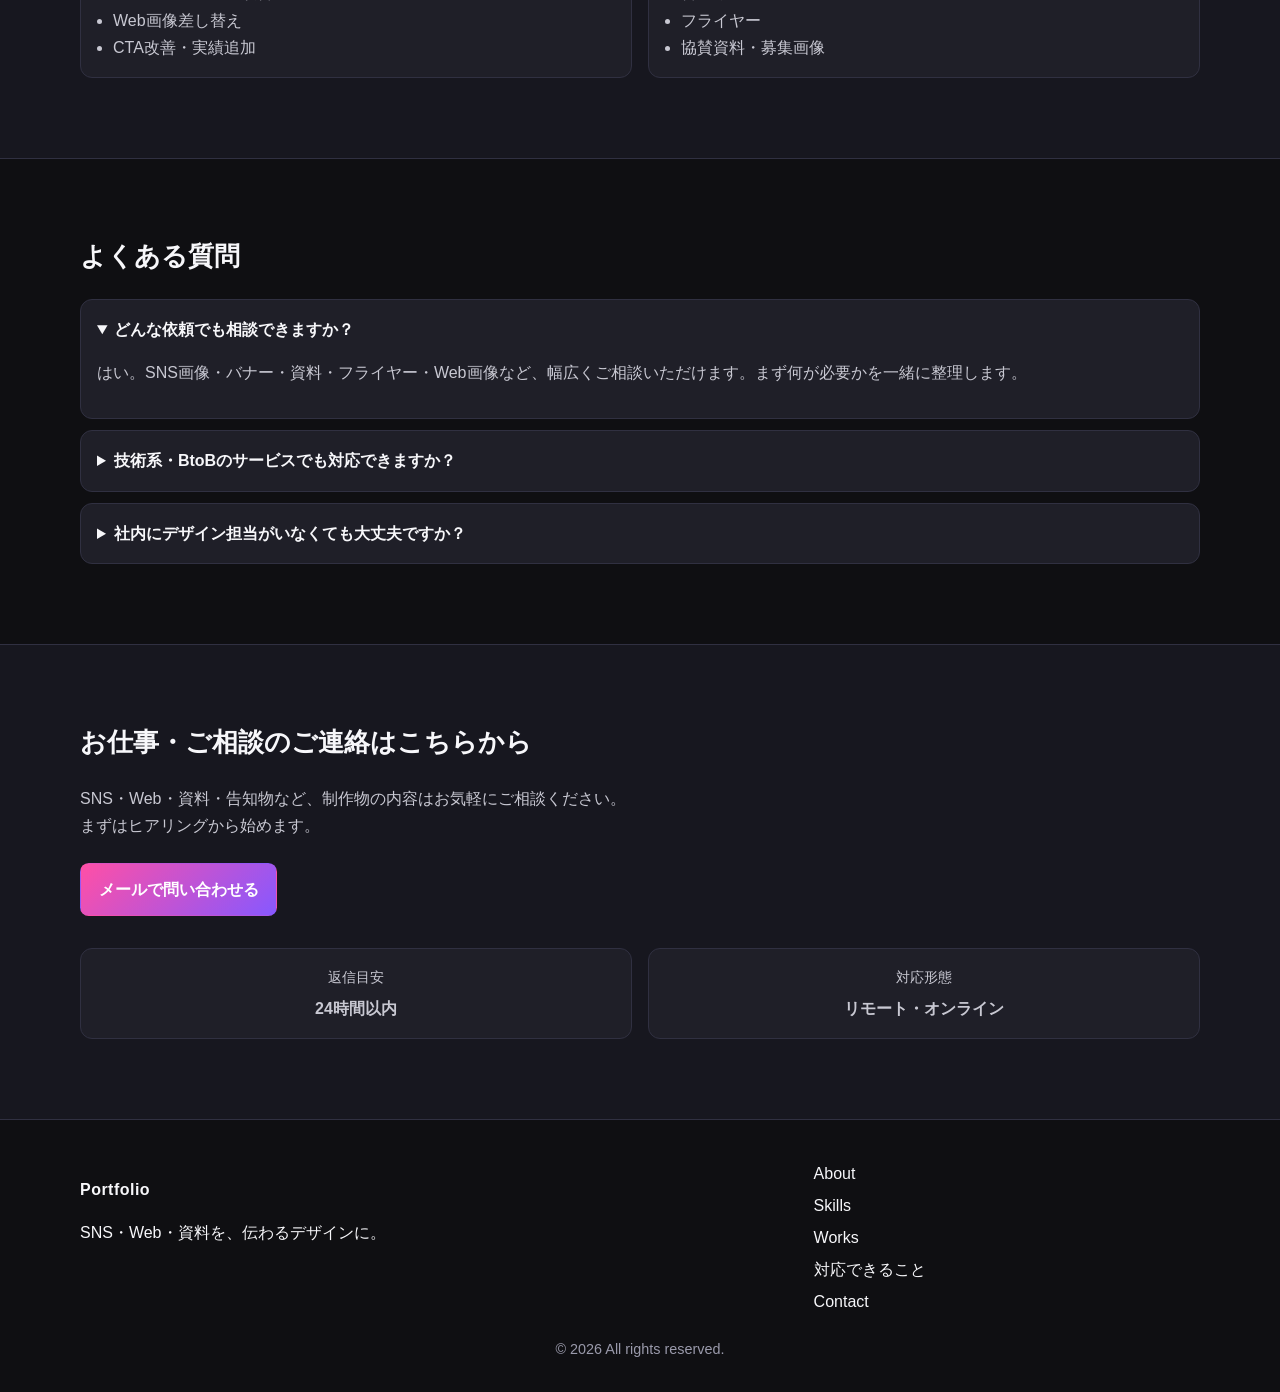
==== commit e02de177: "Update stat label from 継続支援社数 to ご依頼いただいた企業数 Co-Authored-By: Claude Opus 4.8 <noreply@anthropic.com>" ====
--- a/portfolio.html
+++ b/portfolio.html
@@ -118,7 +118,7 @@
                 </div>
                 <div class="card" style="text-align:center;">
                   <p style="color:var(--accent);font-size:1.5rem;font-weight:700;margin:0;">5+</p>
-                  <p style="margin:0;font-size:.85rem;">継続支援社数</p>
+                  <p style="margin:0;font-size:.85rem;">ご依頼いただいた企業数</p>
                 </div>
               </div>
             </div>
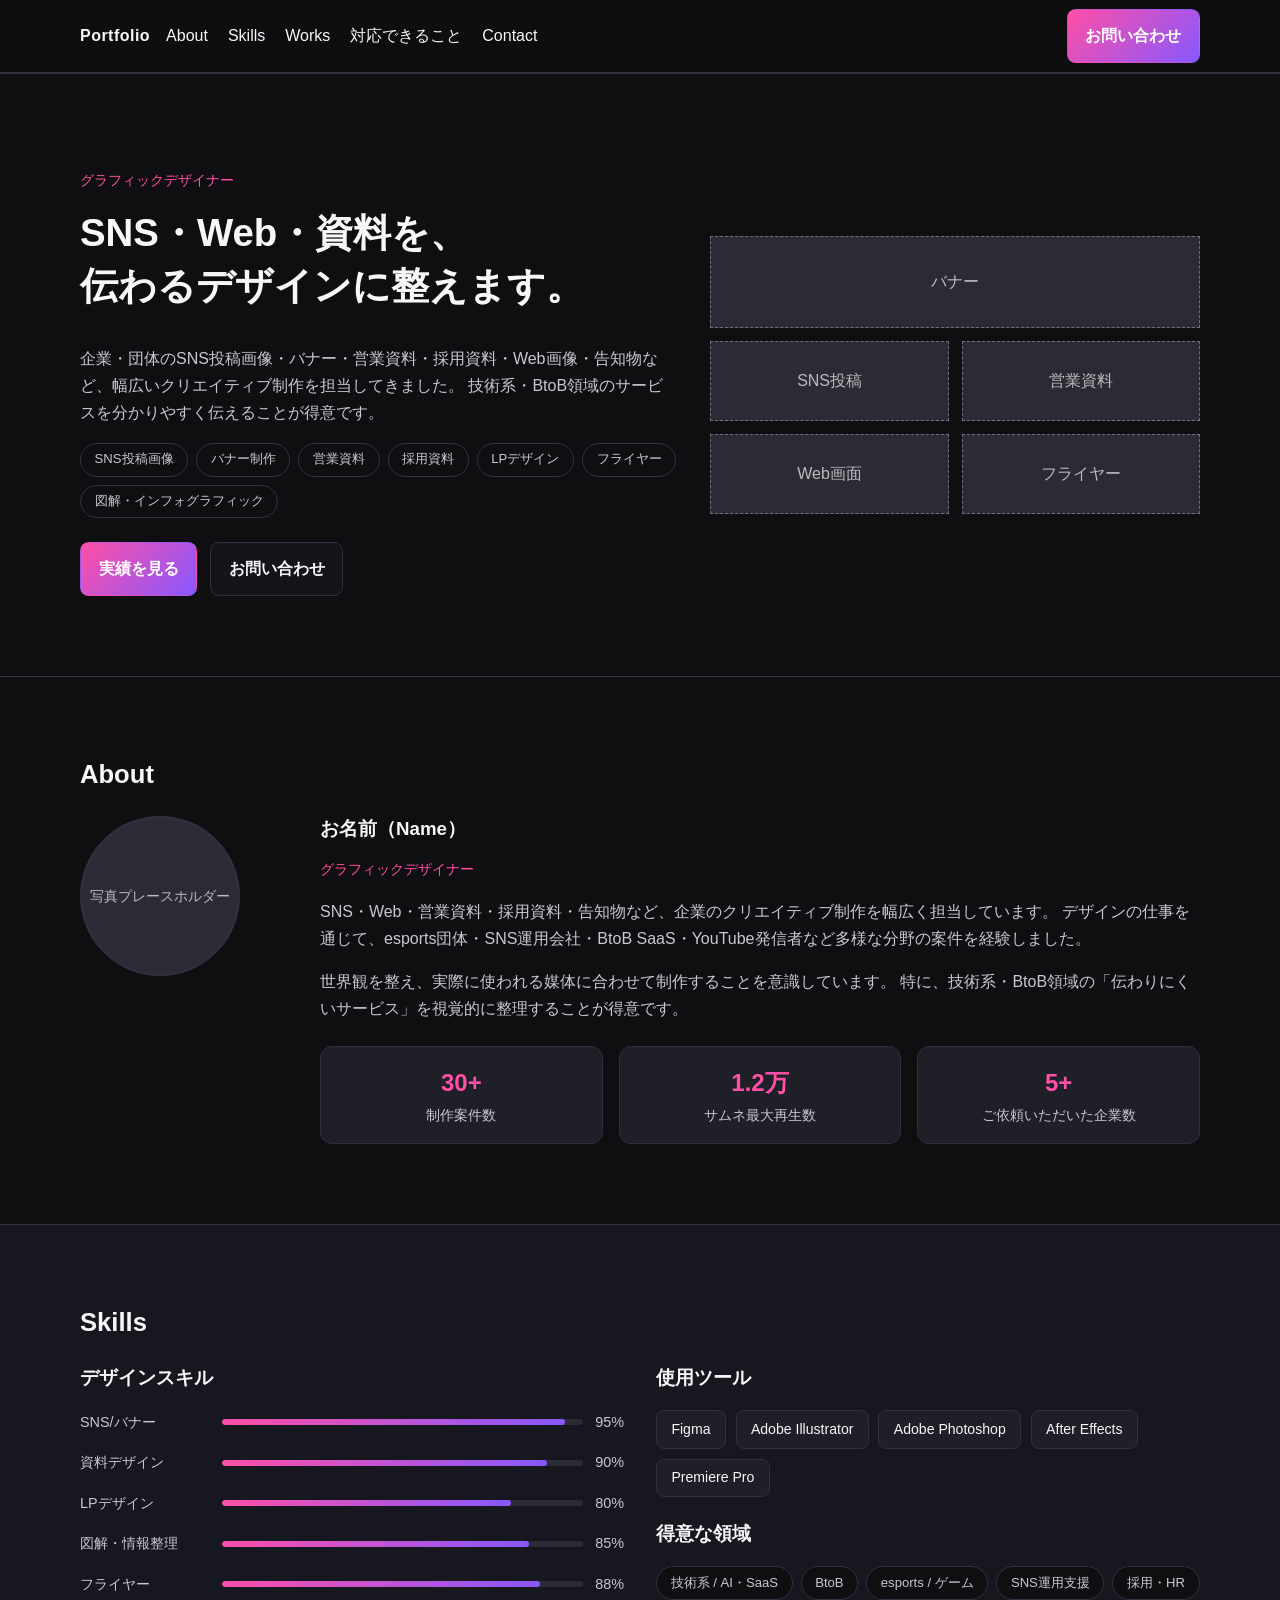
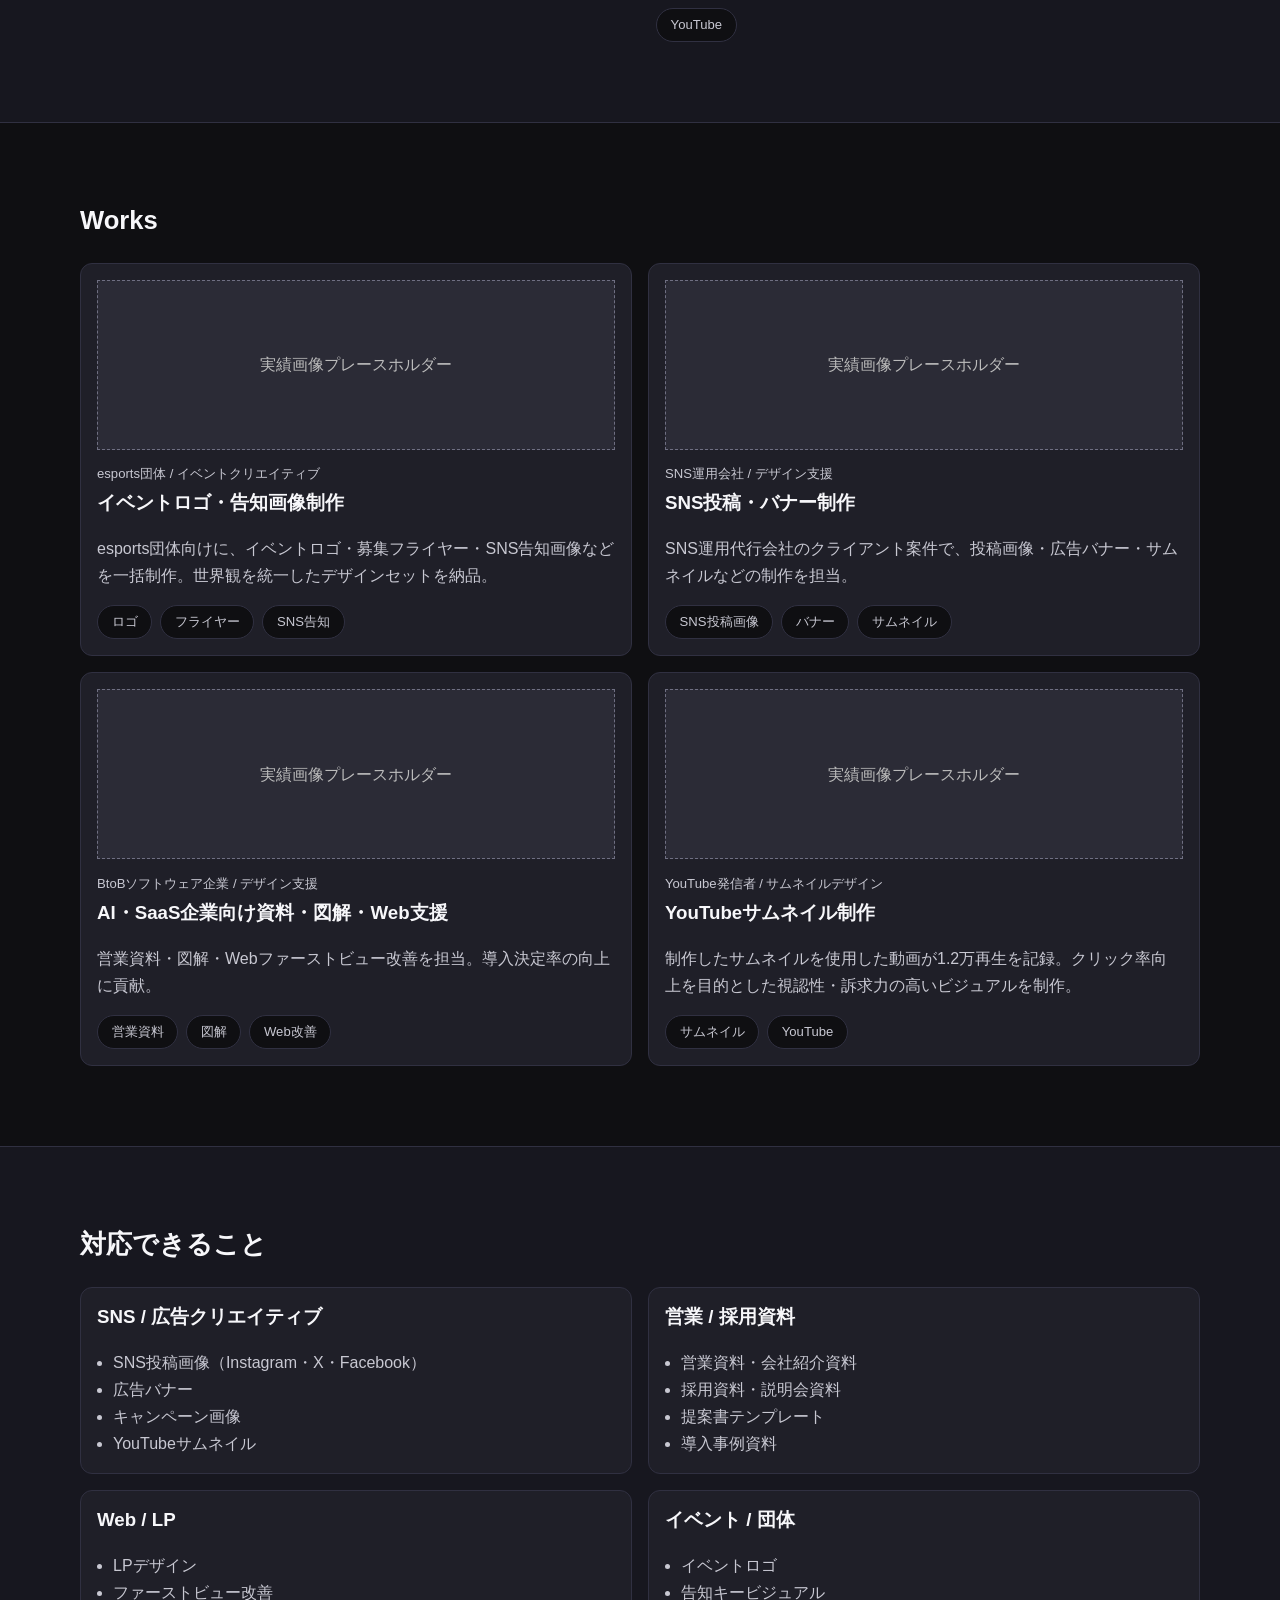
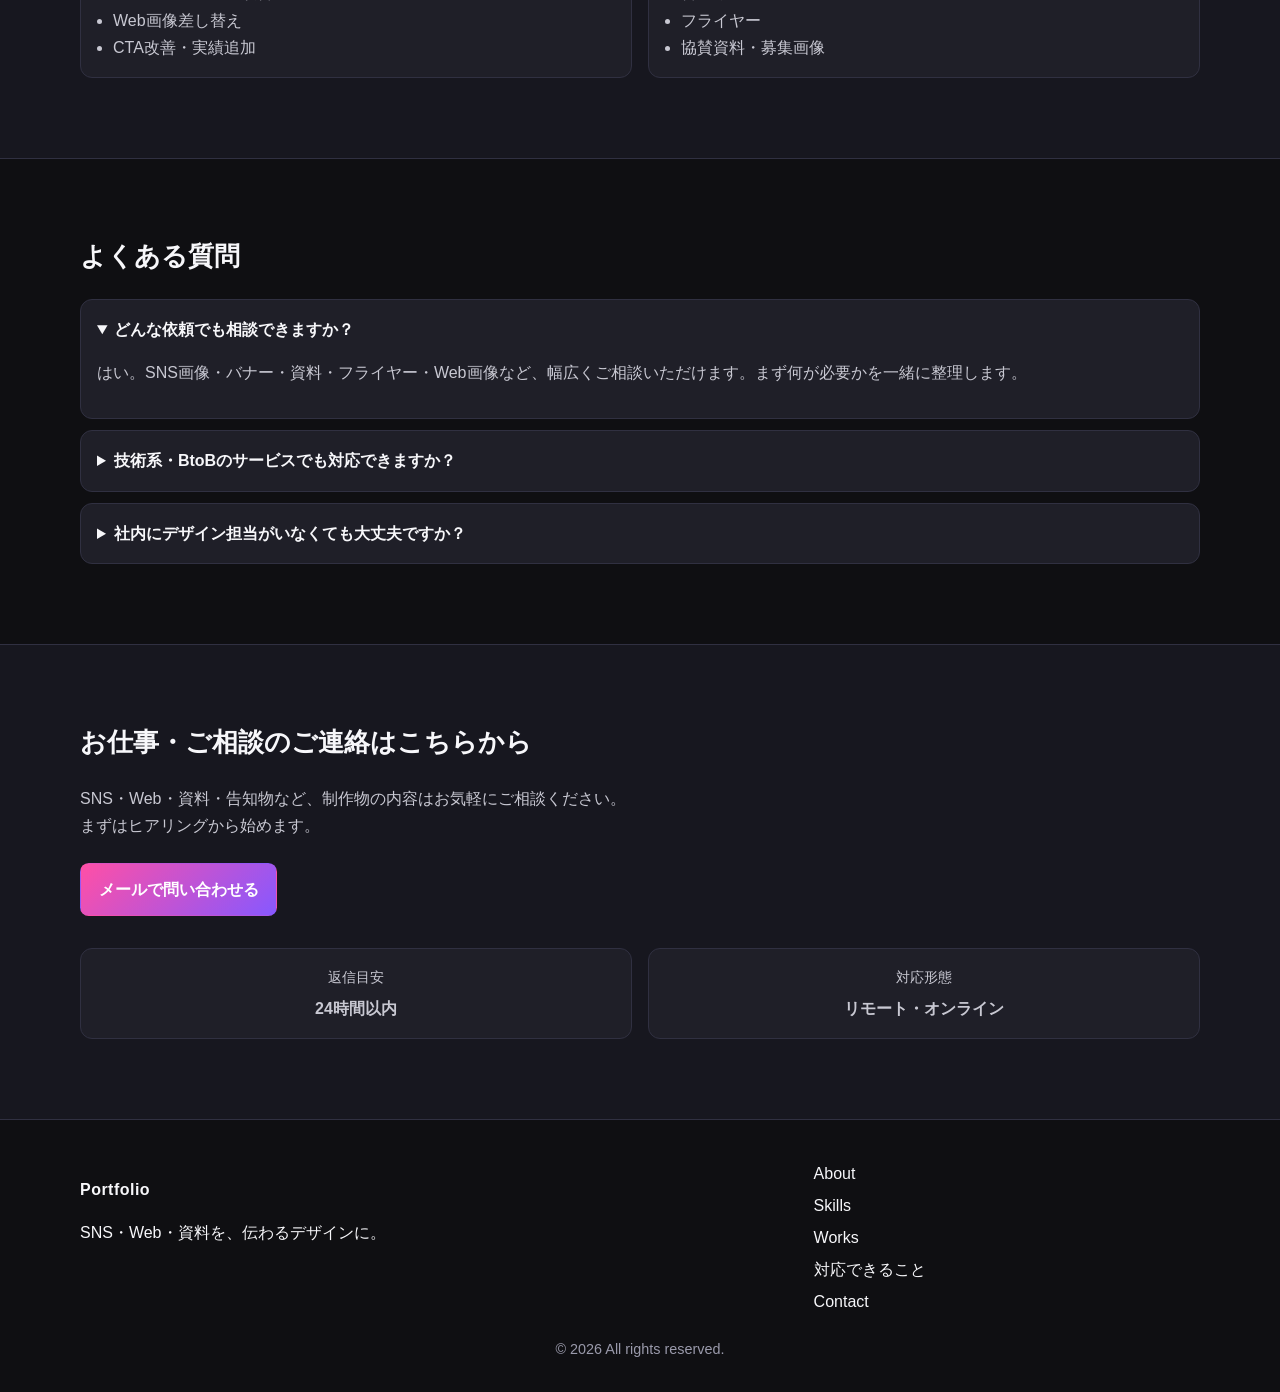
==== commit 66a99faf: "Replace Canva/PowerPoint/Slides with After Effects and Premiere Pro Co-Authored-By: Claude Opus 4.8 " ====
--- a/portfolio.html
+++ b/portfolio.html
@@ -167,9 +167,8 @@
                 <span class="tool-chip">Figma</span>
                 <span class="tool-chip">Adobe Illustrator</span>
                 <span class="tool-chip">Adobe Photoshop</span>
-                <span class="tool-chip">Canva</span>
-                <span class="tool-chip">PowerPoint</span>
-                <span class="tool-chip">Google Slides</span>
+                <span class="tool-chip">After Effects</span>
+                <span class="tool-chip">Premiere Pro</span>
               </div>
               <div style="margin-top:1.5rem;">
                 <h3>得意な領域</h3>
